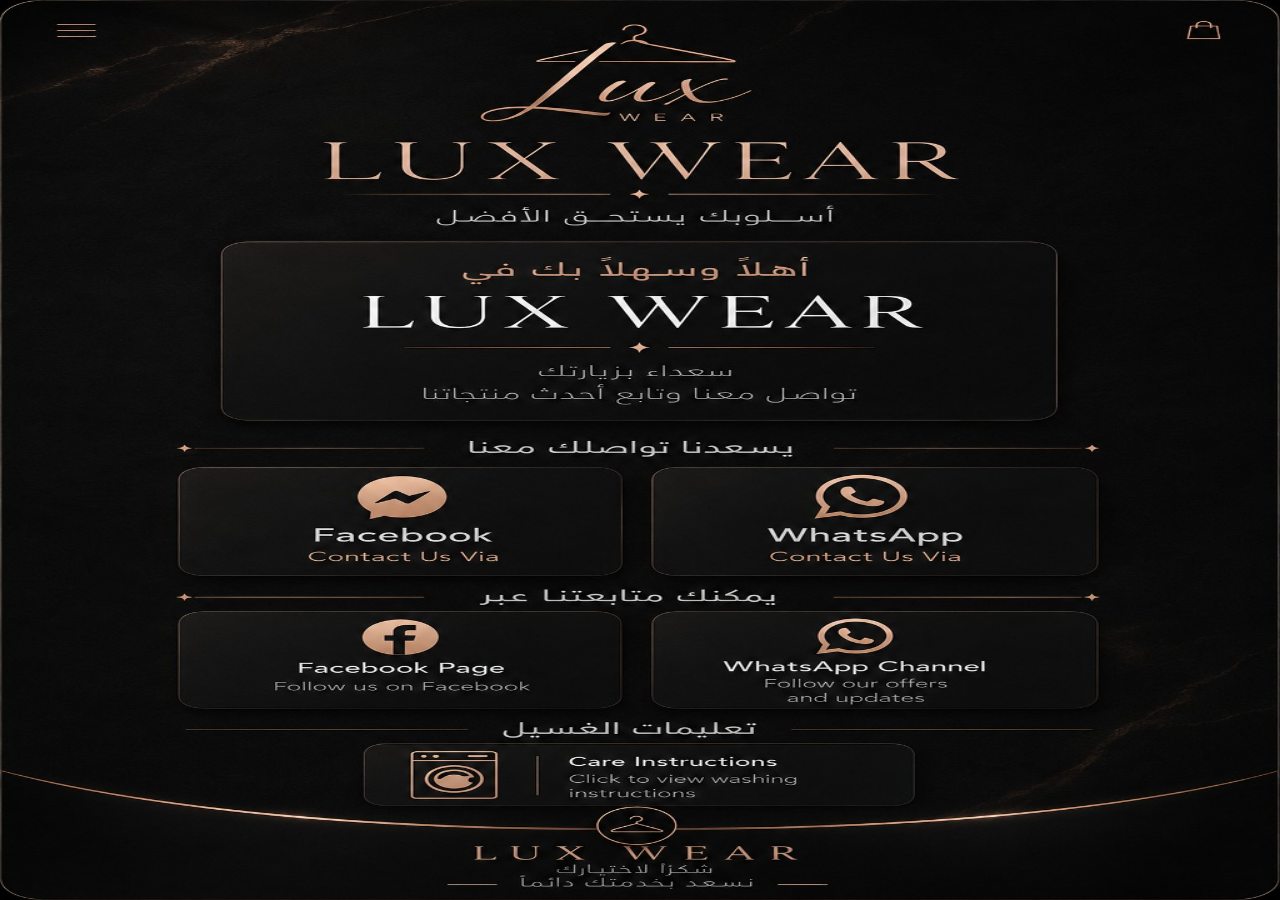
==== index.html @ 75d18bbe "Update index.html" ====
<!DOCTYPE html>
<html lang="ar" dir="rtl">
<head>
  <meta charset="UTF-8">
  <meta name="viewport" content="width=device-width, initial-scale=1.0, viewport-fit=cover">
  <meta name="theme-color" content="#0b0b0b">
  <title>Lux Wear</title>

  <style>
    * {
      box-sizing: border-box;
    }

    html, body {
      margin: 0;
      padding: 0;
      background: #0b0b0b;
      width: 100%;
      height: 100%;
      overflow: hidden;
    }

    .page {
      position: relative;

      /* التعديل الأساسي */
      width: 100vw;
      height: 100dvh;

      margin: 0;
      line-height: 0;
      overflow: hidden;
    }

    .design {
      display: block;

      /* الصورة تملأ الشاشة بالكامل */
      width: 100%;
      height: 100%;

      /* يظهر التصميم بالكامل من فوق لتحت */
      object-fit: fill;

      user-select: none;
      -webkit-user-drag: none;
    }

    .hotspot {
      position: absolute;
      display: block;
      z-index: 5;
      border-radius: 22px;
      -webkit-tap-highlight-color: transparent;
      cursor: pointer;
    }

    .hotspot:focus-visible {
      outline: 2px solid #e7b99e;
      outline-offset: 3px;
    }

    /* Coordinates are percentages of the supplied 1024x1536 design. */
    .messenger {
      left: 14%;
      top: 51.8%;
      width: 35%;
      height: 11.8%;
    }

    .whatsapp {
      left: 50.8%;
      top: 51.8%;
      width: 35%;
      height: 11.8%;
    }

    .facebook {
      left: 14%;
      top: 67.7%;
      width: 35%;
      height: 11.3%;
    }

    .channel {
      left: 50.8%;
      top: 67.7%;
      width: 35%;
      height: 11.3%;
    }

    .washing {
      left: 28%;
      top: 82.1%;
      width: 44%;
      height: 7.0%;
    }

    /*
      الشاشات الكبيرة
      التصميم يملأ مساحة الشاشة بالكامل
    */
    @media (min-width: 1025px) {
      body {
        padding: 0;
      }

      .page {
        border-radius: 0;
        box-shadow: none;
      }
    }
  </style>
</head>

<body>

  <main class="page" aria-label="Lux Wear">

    <img
      class="design"
      src="home-design.jpg"
      alt="Lux Wear"
    >

    <a
      class="hotspot messenger"
      href="https://m.me/106213022436745"
      aria-label="التواصل مع Lux Wear عبر رسائل فيسبوك">
    </a>

    <a
      class="hotspot whatsapp"
      href="https://wa.me/201156857736"
      target="_blank"
      rel="noopener"
      aria-label="التواصل مع Lux Wear عبر واتساب">
    </a>

    <a
      class="hotspot facebook"
      href="https://www.facebook.com/share/1FHANBXvYw/"
      target="_blank"
      rel="noopener"
      aria-label="متابعة صفحة Lux Wear على فيسبوك">
    </a>

    <a
      class="hotspot channel"
      href="https://whatsapp.com/channel/0029VbCXzKy2ZjCiD5hnA72Y"
      target="_blank"
      rel="noopener"
      aria-label="متابعة قناة Lux Wear على واتساب">
    </a>

    <a
      class="hotspot washing"
      href="washing.html"
      aria-label="فتح تعليمات الغسيل">
    </a>

  </main>

</body>
</html>
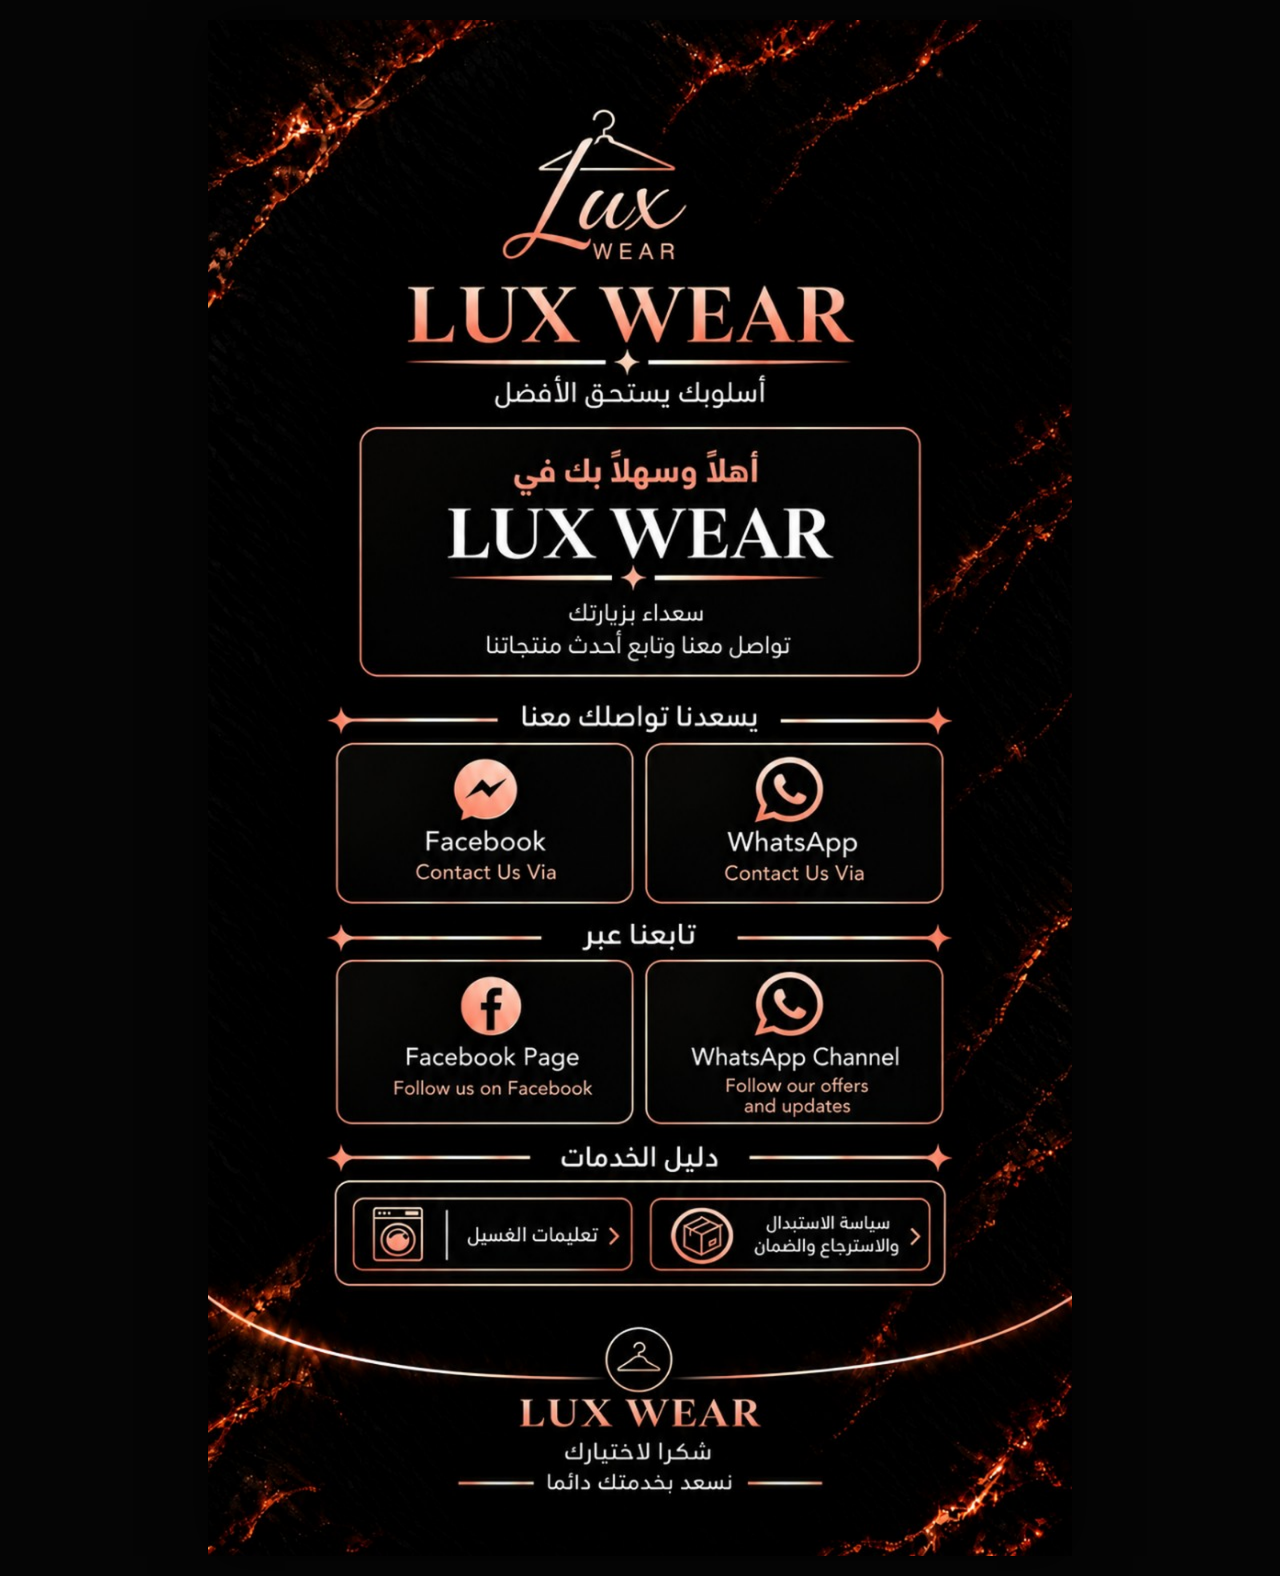
==== commit 82d4e6ea: "Add files via upload" ====
--- a/index.html
+++ b/index.html
@@ -1,165 +1,23 @@
-<!DOCTYPE html>
+<!doctype html>
 <html lang="ar" dir="rtl">
 <head>
-  <meta charset="UTF-8">
-  <meta name="viewport" content="width=device-width, initial-scale=1.0, viewport-fit=cover">
-  <meta name="theme-color" content="#0b0b0b">
-  <title>Lux Wear</title>
+  <meta charset="utf-8" />
+  <meta name="viewport" content="width=device-width, initial-scale=1, viewport-fit=cover" />
+  <meta name="theme-color" content="#050505" />
+  <title>LUX WEAR</title>
+  <link rel="preload" href="./home.png" as="image" />
+  <link rel="stylesheet" href="./styles.css" />
+</head>
+<body>
+  <main class="page" aria-label="LUX WEAR">
+    <img src="./home.png" alt="صفحة LUX WEAR الرئيسية" draggable="false" />
 
-  <style>
-    * {
-      box-sizing: border-box;
-    }
-
-    html, body {
-      margin: 0;
-      padding: 0;
-      background: #0b0b0b;
-      width: 100%;
-      height: 100%;
-      overflow: hidden;
-    }
-
-    .page {
-      position: relative;
-
-      /* التعديل الأساسي */
-      width: 100vw;
-      height: 100dvh;
-
-      margin: 0;
-      line-height: 0;
-      overflow: hidden;
-    }
-
-    .design {
-      display: block;
-
-      /* الصورة تملأ الشاشة بالكامل */
-      width: 100%;
-      height: 100%;
-
-      /* يظهر التصميم بالكامل من فوق لتحت */
-      object-fit: fill;
-
-      user-select: none;
-      -webkit-user-drag: none;
-    }
-
-    .hotspot {
-      position: absolute;
-      display: block;
-      z-index: 5;
-      border-radius: 22px;
-      -webkit-tap-highlight-color: transparent;
-      cursor: pointer;
-    }
-
-    .hotspot:focus-visible {
-      outline: 2px solid #e7b99e;
-      outline-offset: 3px;
-    }
-
-    /* Coordinates are percentages of the supplied 1024x1536 design. */
-    .messenger {
-      left: 14%;
-      top: 51.8%;
-      width: 35%;
-      height: 11.8%;
-    }
-
-    .whatsapp {
-      left: 50.8%;
-      top: 51.8%;
-      width: 35%;
-      height: 11.8%;
-    }
-
-    .facebook {
-      left: 14%;
-      top: 67.7%;
-      width: 35%;
-      height: 11.3%;
-    }
-
-    .channel {
-      left: 50.8%;
-      top: 67.7%;
-      width: 35%;
-      height: 11.3%;
-    }
-
-    .washing {
-      left: 28%;
-      top: 82.1%;
-      width: 44%;
-      height: 7.0%;
-    }
-
-    /*
-      الشاشات الكبيرة
-      التصميم يملأ مساحة الشاشة بالكامل
-    */
-    @media (min-width: 1025px) {
-      body {
-        padding: 0;
-      }
-
-      .page {
-        border-radius: 0;
-        box-shadow: none;
-      }
-    }
-  </style>
-</head>
-
-<body>
-
-  <main class="page" aria-label="Lux Wear">
-
-    <img
-      class="design"
-      src="home-design.jpg"
-      alt="Lux Wear"
-    >
-
-    <a
-      class="hotspot messenger"
-      href="https://m.me/106213022436745"
-      aria-label="التواصل مع Lux Wear عبر رسائل فيسبوك">
-    </a>
-
-    <a
-      class="hotspot whatsapp"
-      href="https://wa.me/201156857736"
-      target="_blank"
-      rel="noopener"
-      aria-label="التواصل مع Lux Wear عبر واتساب">
-    </a>
-
-    <a
-      class="hotspot facebook"
-      href="https://www.facebook.com/share/1FHANBXvYw/"
-      target="_blank"
-      rel="noopener"
-      aria-label="متابعة صفحة Lux Wear على فيسبوك">
-    </a>
-
-    <a
-      class="hotspot channel"
-      href="https://whatsapp.com/channel/0029VbCXzKy2ZjCiD5hnA72Y"
-      target="_blank"
-      rel="noopener"
-      aria-label="متابعة قناة Lux Wear على واتساب">
-    </a>
-
-    <a
-      class="hotspot washing"
-      href="washing.html"
-      aria-label="فتح تعليمات الغسيل">
-    </a>
-
+    <a class="hotspot fb-contact" href="https://m.me/106213022436745" aria-label="تواصل معنا عبر فيسبوك"></a>
+    <a class="hotspot wa-contact" href="https://wa.me/201156857736" aria-label="تواصل معنا عبر واتساب"></a>
+    <a class="hotspot fb-page" href="https://www.facebook.com/share/1FHANBXvYw/" aria-label="صفحة فيسبوك"></a>
+    <a class="hotspot wa-channel" href="https://whatsapp.com/channel/0029VbCXzKy2ZjCiD5hnA72Y" aria-label="قناة واتساب"></a>
+    <a class="hotspot washing" href="./washing.html" aria-label="تعليمات الغسيل"></a>
+    <a class="hotspot policy" href="./policy.html" aria-label="سياسة الاستبدال والاسترجاع والضمان"></a>
   </main>
-
 </body>
 </html>
--- a/styles.css
+++ b/styles.css
@@ -0,0 +1,58 @@
+:root {
+  color-scheme: dark;
+}
+* { box-sizing: border-box; }
+html, body {
+  margin: 0;
+  min-height: 100%;
+  background: #050505;
+  font-family: Arial, Helvetica, sans-serif;
+}
+body {
+  display: flex;
+  justify-content: center;
+}
+.page {
+  position: relative;
+  width: 100%;
+  max-width: 864px;
+  line-height: 0;
+  background: #000;
+}
+.page > img {
+  display: block;
+  width: 100%;
+  height: auto;
+  user-select: none;
+  -webkit-user-drag: none;
+}
+.hotspot {
+  position: absolute;
+  display: block;
+  z-index: 5;
+  border: 0;
+  background: transparent;
+  color: transparent;
+  text-decoration: none;
+  cursor: pointer;
+  -webkit-tap-highlight-color: transparent;
+  touch-action: manipulation;
+}
+.hotspot:focus-visible {
+  outline: 2px solid #f1a58f;
+  outline-offset: -3px;
+  border-radius: 12px;
+}
+/* Home */
+.fb-contact { left: 14.2%; top: 47.1%; width: 35.5%; height: 10.5%; }
+.wa-contact { left: 50.8%; top: 47.1%; width: 34.7%; height: 10.5%; }
+.fb-page    { left: 14.2%; top: 60.8%; width: 35.5%; height: 11.2%; }
+.wa-channel { left: 50.8%; top: 60.8%; width: 34.7%; height: 11.2%; }
+.washing    { left: 16.4%; top: 75.7%; width: 33.8%; height: 5.9%; }
+.policy     { left: 50.8%; top: 75.7%; width: 34.7%; height: 5.9%; }
+/* Inner pages */
+.back { left: 2.2%; top: 1.0%; width: 10.8%; height: 6.8%; }
+@media (min-width: 865px) {
+  body { padding: 20px 0; }
+  .page { box-shadow: 0 0 50px rgba(0,0,0,.7); }
+}
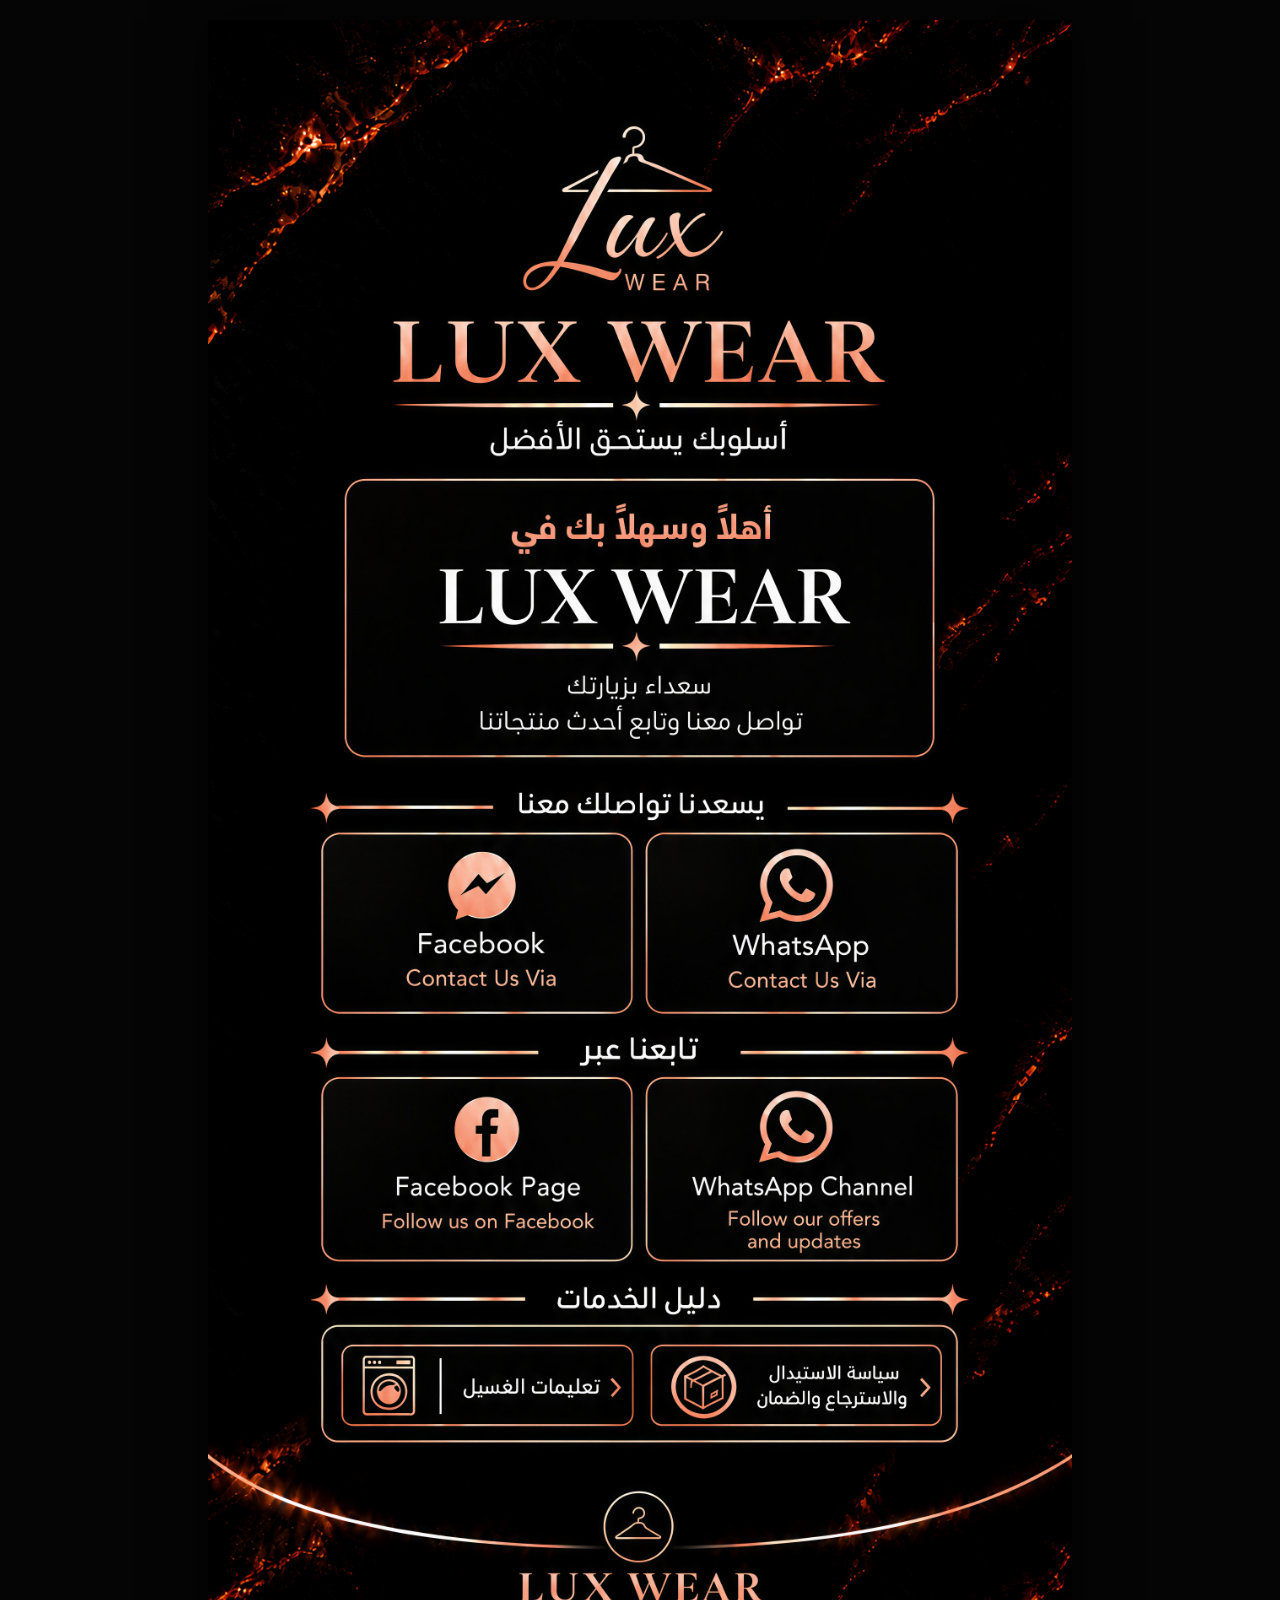
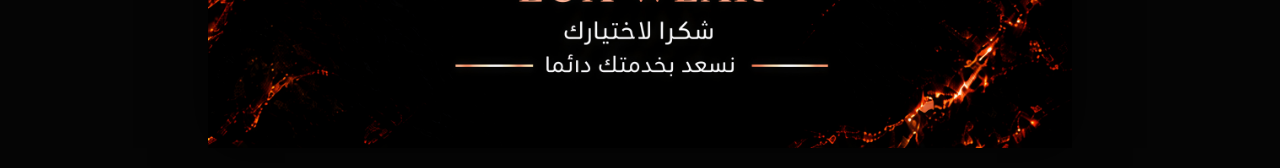
==== commit f8511484: "index.html" ====
--- a/index.html
+++ b/index.html
@@ -1,3 +1,4 @@
+
 <!doctype html>
 <html lang="ar" dir="rtl">
 <head>
@@ -5,12 +6,12 @@
   <meta name="viewport" content="width=device-width, initial-scale=1, viewport-fit=cover" />
   <meta name="theme-color" content="#050505" />
   <title>LUX WEAR</title>
-  <link rel="preload" href="./home.png" as="image" />
+  <link rel="preload" href="./lux_wear_welcome_4k.png" as="image" />
   <link rel="stylesheet" href="./styles.css" />
 </head>
 <body>
   <main class="page" aria-label="LUX WEAR">
-    <img src="./home.png" alt="صفحة LUX WEAR الرئيسية" draggable="false" />
+    <img src="./lux_wear_welcome_4k.png" alt="صفحة LUX WEAR الرئيسية" draggable="false" />
 
     <a class="hotspot fb-contact" href="https://m.me/106213022436745" aria-label="تواصل معنا عبر فيسبوك"></a>
     <a class="hotspot wa-contact" href="https://wa.me/201156857736" aria-label="تواصل معنا عبر واتساب"></a>
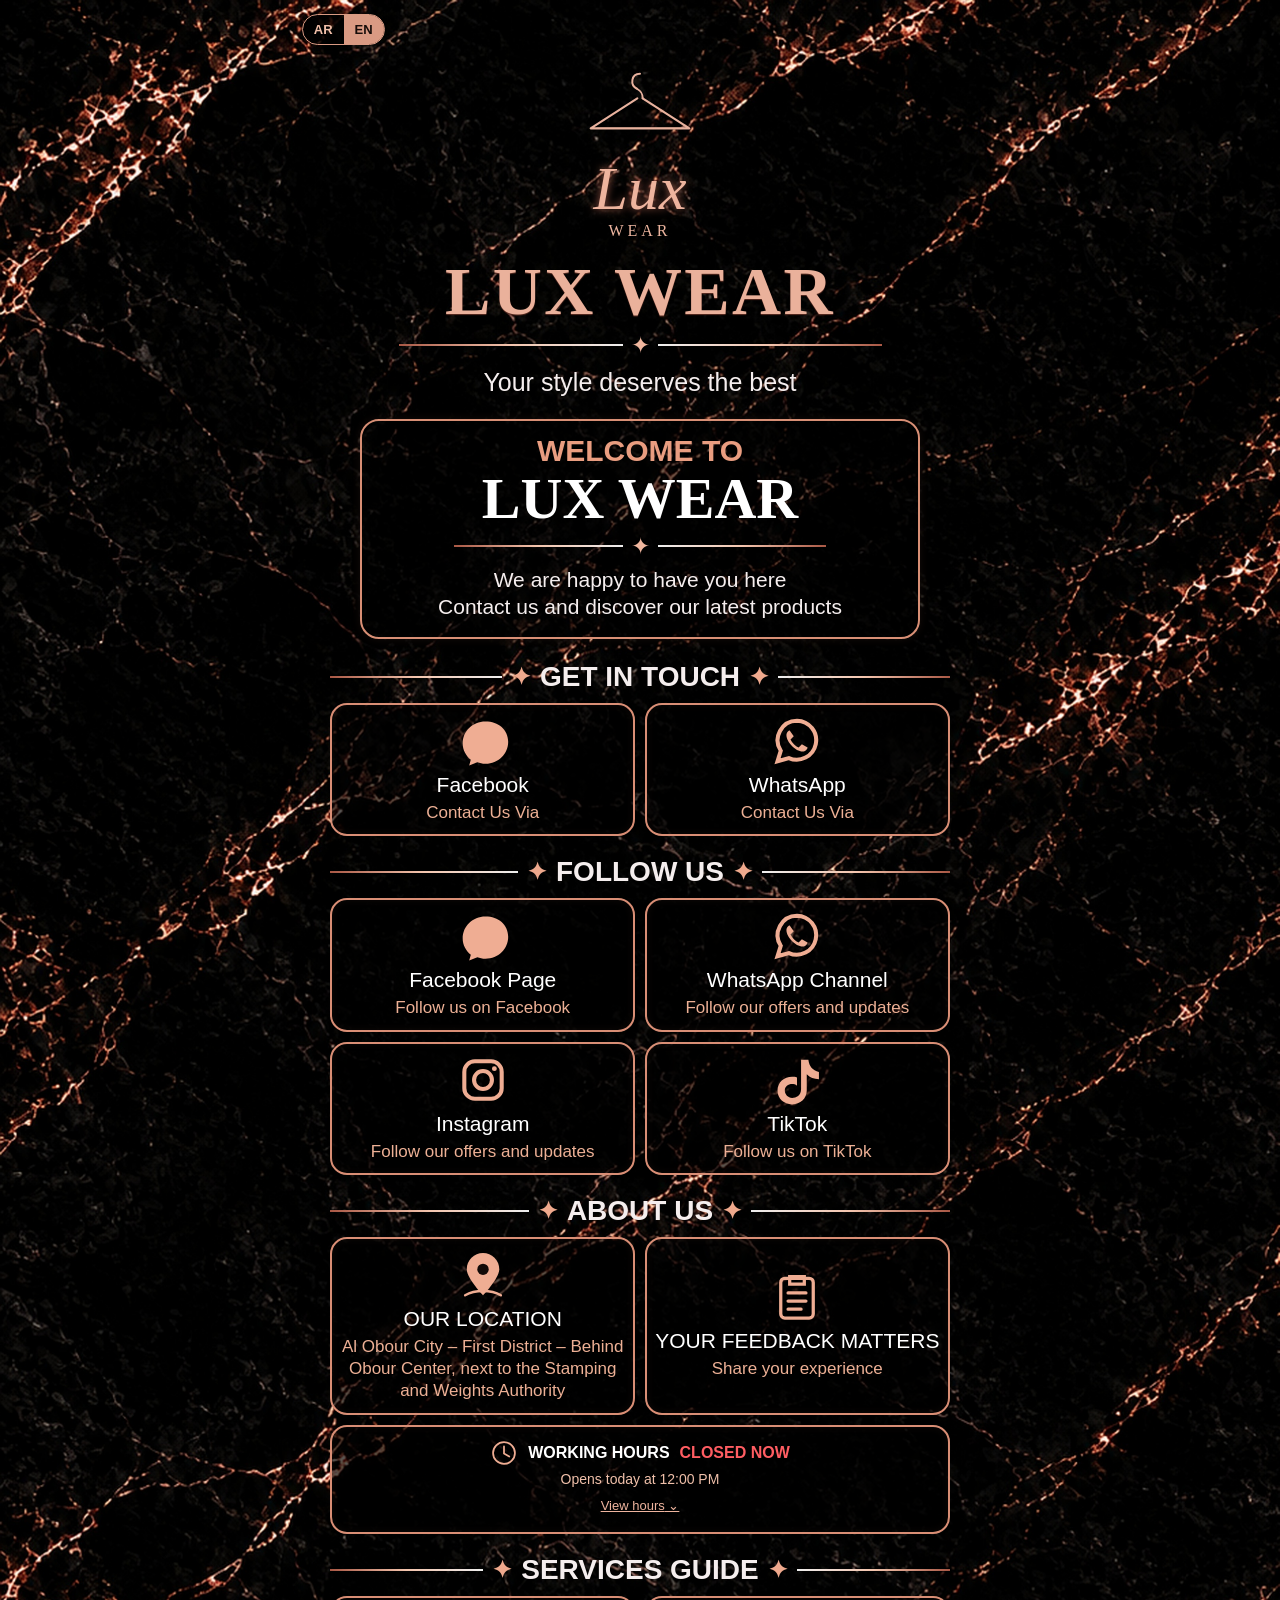
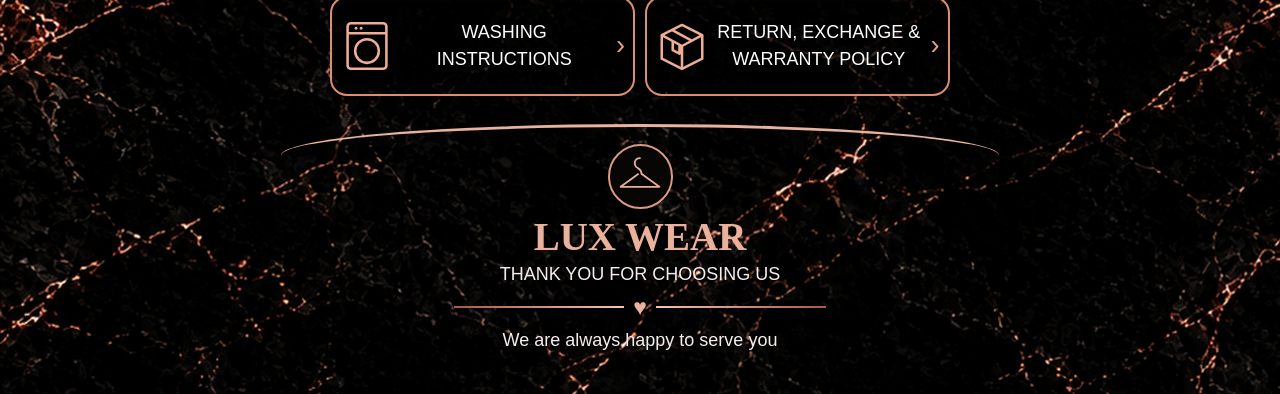
==== commit ee8cec06: "Add files via upload" ====
--- a/index.html
+++ b/index.html
@@ -1,24 +1,72 @@
-
 <!doctype html>
 <html lang="ar" dir="rtl">
 <head>
-  <meta charset="utf-8" />
-  <meta name="viewport" content="width=device-width, initial-scale=1, viewport-fit=cover" />
-  <meta name="theme-color" content="#050505" />
-  <title>LUX WEAR</title>
-  <link rel="preload" href="./lux_wear_welcome_4k.png" as="image" />
-  <link rel="stylesheet" href="./styles.css" />
+<meta charset="utf-8"><meta name="viewport" content="width=device-width,initial-scale=1">
+<meta name="theme-color" content="#080605"><meta name="description" content="LUX WEAR - اسلوبك يستحق الافضل">
+<title>LUX WEAR | اسلوبك يستحق الافضل</title>
+<style>*{box-sizing:border-box}html{background:#050505;scroll-behavior:smooth}body{margin:0;color:#f5eeee;background:#050505 url("background.jpg") center top/cover fixed no-repeat;font-family:Tahoma,Arial,sans-serif}.page{width:min(100%,760px);margin:auto;padding:16px 5.5% 38px;position:relative}.lang-switch{position:absolute;top:14px;left:5.5%;z-index:5;display:flex;border:1px solid #d99a83;border-radius:30px;overflow:hidden;background:rgba(0,0,0,.75);direction:ltr}.lang-switch button{border:0;background:transparent;color:#f2c0aa;padding:7px 11px;font-weight:bold;font-size:13px;cursor:pointer}.lang-switch button.active{background:#d99a83;color:#160c09}.brand{text-align:center;padding-top:48px}.hanger{width:120px;height:104px;display:block;margin:auto}.script{font:italic 62px/0.9 Georgia,serif;color:#eeb49e;margin-top:-7px;text-shadow:0 0 9px #9d5949}.wear{font:16px Georgia,serif;letter-spacing:.25em;color:#edb59f;margin-top:5px}h1{font:700 clamp(43px,9vw,68px)/1 Georgia,serif;text-align:center;letter-spacing:.035em;color:#eab19b;margin:17px 0 7px;text-shadow:0 1px 1px #592c22}.ornament{display:flex;align-items:center;gap:8px;width:78%;margin:0 auto 9px}.ornament:before,.ornament:after,.section-heading:before,.section-heading:after{content:"";height:2px;flex:1;background:linear-gradient(90deg,#a95845,#f4c5ae,#eee)}.ornament:after,.section-heading:after{background:linear-gradient(90deg,#eee,#f4c5ae,#a95845)}.ornament span{color:#f0b69e;font-size:23px}.tagline{text-align:center;font-size:clamp(18px,4vw,25px);margin:0 0 22px}.welcome{border:2px solid #d88f75;border-radius:19px;background:rgba(0,0,0,.57);text-align:center;padding:13px 12px 15px;margin:0 auto 22px;max-width:560px;box-shadow:0 0 8px #9c584522}.welcome-kicker{color:#e99d80;font-weight:bold;font-size:clamp(21px,4.5vw,30px);margin:0 0 2px}.welcome-name{font:700 clamp(39px,8vw,58px)/1 Georgia,serif;margin:0;color:#fff}.welcome .ornament{margin:5px auto 8px;width:70%}.welcome-sub,.welcome-text{font-size:clamp(16px,3.5vw,21px);margin:3px 0}.section{margin:20px 0 0}.section-heading{display:flex;align-items:center;gap:9px;text-align:center;font-size:clamp(20px,4.5vw,28px);margin:0 0 10px;white-space:nowrap}.section-heading:before,.section-heading:after{background:linear-gradient(90deg,#a95845,#f4c5ae,#eee);}.section-heading:after{background:linear-gradient(90deg,#eee,#f4c5ae,#a95845)}.section-heading .spark{color:#efa98d;font-size:24px}.cards{display:grid;grid-template-columns:repeat(2,minmax(0,1fr));gap:10px}.tile{min-width:0;min-height:132px;border:2px solid #d98e75;border-radius:17px;background:rgba(0,0,0,.65);color:#fff;text-decoration:none;display:flex;flex-direction:column;align-items:center;justify-content:center;text-align:center;padding:10px 8px;gap:4px;box-shadow:inset 0 0 8px #d88e7510;transition:background .18s,border-color .18s}.tile:active,.tile:hover{background:rgba(42,20,16,.8);border-color:#f0c0a8}.tile svg{width:52px;height:52px;color:#efad93;flex:none}.tile-title{font-size:clamp(16px,3.4vw,21px);line-height:1.3}.tile-sub{color:#edb095;font-size:clamp(13px,2.8vw,17px);line-height:1.3}.about-grid .tile{min-height:124px}.about-grid .location-tile{grid-column:span 1}.about-grid .hours-tile{grid-column:1/-1;min-height:unset;align-items:stretch;padding:12px 16px}.hours-top{display:flex;align-items:center;justify-content:center;gap:10px;flex-wrap:wrap}.hours-top svg{width:28px;height:28px}.status{font-weight:bold}.status.open{color:#42d17c}.status.closed{color:#ff5d62}.hours-detail{font-size:14px;color:#f0c0aa}.hours-toggle{background:none;border:0;color:#eeb49e;text-decoration:underline;font:inherit;font-size:13px;padding:7px;cursor:pointer}.weekly-hours{width:100%;margin-top:8px;border-top:1px solid #bd7b66;padding-top:6px}.weekly-hours[hidden]{display:none}.hours-row{display:flex;justify-content:space-between;gap:8px;padding:5px 0;font-size:14px;border-bottom:1px solid #ffffff18}.service-tile{min-height:100px;flex-direction:row;gap:10px;justify-content:space-between}.service-tile svg{width:54px;height:54px}.service-copy{display:flex;flex:1;align-items:center;justify-content:center;gap:8px}.service-copy span{font-size:clamp(14px,3vw,18px);line-height:1.45}.chevron{font-size:27px;color:#eaa187}.footer{text-align:center;margin:28px 0 0;padding-top:20px;position:relative}.footer:before{content:"";position:absolute;top:0;left:-8%;right:-8%;height:60px;border-top:3px solid #e7b39d;border-radius:50% 50% 0 0;pointer-events:none}.footer-emblem{width:65px;height:65px;border:2px solid #d99a83;border-radius:50%;display:grid;place-items:center;margin:0 auto 5px;background:#080605}.footer-emblem svg{width:46px;height:46px}.footer-name{font:700 39px Georgia,serif;color:#eab19b;margin:5px 0}.footer p{margin:5px 0;font-size:18px}.footer .footer-rule{display:flex;align-items:center;gap:9px;width:60%;margin:9px auto}.footer-rule:before,.footer-rule:after{content:"";height:2px;flex:1;background:linear-gradient(90deg,#a95845,#f4c5ae)}.footer-rule:after{background:linear-gradient(90deg,#f4c5ae,#a95845)}.footer-rule span{color:#edb49d;font-size:23px}.content-card{border:2px solid #d98e75;border-radius:20px;background:rgba(0,0,0,.6);padding:17px 16px;margin:16px 0 22px}.content-card h2{color:#eab19b;font-size:clamp(22px,4.5vw,31px);margin:0 0 10px}.content-row{display:flex;align-items:center;gap:12px;padding:12px 0;border-top:1px solid #bb775f}.number{width:36px;height:40px;border:2px solid #d99a83;border-radius:8px;display:grid;place-items:center;color:#edb49d;font-size:22px;flex:none}.content-row p{margin:0;font-size:clamp(16px,3.5vw,20px);line-height:1.7}.back-home{display:inline-flex;align-items:center;gap:9px;border:1.5px solid #d99a83;border-radius:30px;padding:10px 20px;color:#f0c0aa;text-decoration:none;margin:4px auto 12px}.center{text-align:center}.is-en .section-heading{direction:ltr}.is-en .tile,.is-en .content-card{text-align:center}.is-en .content-row{direction:ltr}.is-en .service-tile{direction:ltr}.is-en .hours-row{direction:ltr}@media(max-width:390px){.page{padding-left:4.5%;padding-right:4.5%}.tile{min-height:120px;padding:8px 5px}.tile svg{width:45px;height:45px}.service-tile{min-height:94px}.hours-row{font-size:12px}.brand{padding-top:54px}}</style>
+<script src="shared.js" defer></script>
 </head>
 <body>
-  <main class="page" aria-label="LUX WEAR">
-    <img src="./lux_wear_welcome_4k.png" alt="صفحة LUX WEAR الرئيسية" draggable="false" />
+<main class="page">
+  <div class="lang-switch" aria-label="Language"><button type="button" data-lang="ar">AR</button><button type="button" data-lang="en">EN</button></div>
+  <header class="brand"><svg class="hanger" viewBox="0 0 180 145" fill="none" aria-hidden="true"><path d="M90 9c-13 0-16 17-4 23 7 4 8 8 8 14" stroke="#e9b29e" stroke-width="3" stroke-linecap="round"/><path d="M94 46 164 91H16L86 46" stroke="#e9b29e" stroke-width="3.2" stroke-linecap="round" stroke-linejoin="round"/><path d="M25 91h130" stroke="#e9b29e" stroke-width="2"/></svg><div class="script">Lux</div><div class="wear">WEAR</div></header>
+  <h1>LUX WEAR</h1><div class="ornament"><span>✦</span></div>
+  <p class="tagline" data-i18n="brandTag">اسلوبك يستحق الافضل</p>
+  <section class="welcome">
+    <p class="welcome-kicker" data-i18n="welcome">أهلاً وسهلاً بك في</p>
+    <h2 class="welcome-name">LUX WEAR</h2>
+    <div class="ornament"><span>✦</span></div>
+    <p class="welcome-sub" data-i18n="welcomeSub">سعداء بزيارتك</p>
+    <p class="welcome-text" data-i18n="welcomeText">تواصل معنا وتابع أحدث منتجاتنا</p>
+  </section>
 
-    <a class="hotspot fb-contact" href="https://m.me/106213022436745" aria-label="تواصل معنا عبر فيسبوك"></a>
-    <a class="hotspot wa-contact" href="https://wa.me/201156857736" aria-label="تواصل معنا عبر واتساب"></a>
-    <a class="hotspot fb-page" href="https://www.facebook.com/share/1FHANBXvYw/" aria-label="صفحة فيسبوك"></a>
-    <a class="hotspot wa-channel" href="https://whatsapp.com/channel/0029VbCXzKy2ZjCiD5hnA72Y" aria-label="قناة واتساب"></a>
-    <a class="hotspot washing" href="./washing.html" aria-label="تعليمات الغسيل"></a>
-    <a class="hotspot policy" href="./policy.html" aria-label="سياسة الاستبدال والاسترجاع والضمان"></a>
-  </main>
-</body>
-</html>
+  <section class="section">
+    <h2 class="section-heading"><span class="spark">✦</span><span data-i18n="contact">يسعدنا تواصلك معنا</span><span class="spark">✦</span></h2>
+    <div class="cards">
+      <a class="tile" href="https://m.me/106213022436745" target="_blank" rel="noopener noreferrer"><svg viewBox="0 0 64 64" fill="currentColor"><path d="M35 8C19 8 7 20 7 35c0 8 4 15 10 20l-2 7 10-4c3 1 6 2 10 2 16 0 28-12 28-27S51 8 35 8Zm4 15h7v-9h-8c-9 0-13 5-13 13v5h-7v9h7v16h10V41h9l2-9H35v-4c0-4 1-5 4-5Z"/></svg><span class="tile-title">Facebook</span><span class="tile-sub" data-i18n="contactVia">Contact Us Via</span></a>
+      <a class="tile" href="https://wa.me/201156857736" target="_blank" rel="noopener noreferrer"><svg viewBox="0 0 64 64" fill="none"><path d="M32 7a24 24 0 0 0-20 37L8 57l14-4A24 24 0 1 0 32 7Z" stroke="currentColor" stroke-width="5"/><path d="M23 19c-2 0-4 3-4 6 0 8 11 20 20 20 3 0 6-3 6-5l-7-4-4 4c-4-2-8-6-10-10l4-4-5-7Z" fill="currentColor"/></svg><span class="tile-title">WhatsApp</span><span class="tile-sub" data-i18n="contactVia">Contact Us Via</span></a>
+    </div>
+  </section>
+
+  <section class="section">
+    <h2 class="section-heading"><span class="spark">✦</span><span data-i18n="follow">تابعنا عبر</span><span class="spark">✦</span></h2>
+    <div class="cards">
+      <a class="tile" href="https://www.facebook.com/share/1FHANBXvYw/" target="_blank" rel="noopener noreferrer"><svg viewBox="0 0 64 64" fill="currentColor"><path d="M35 8C19 8 7 20 7 35c0 8 4 15 10 20l-2 7 10-4c3 1 6 2 10 2 16 0 28-12 28-27S51 8 35 8Zm4 15h7v-9h-8c-9 0-13 5-13 13v5h-7v9h7v16h10V41h9l2-9H35v-4c0-4 1-5 4-5Z"/></svg><span class="tile-title" data-i18n="facebookPage">Facebook Page</span><span class="tile-sub" data-i18n="followFacebook">Follow us on Facebook</span></a>
+      <a class="tile" href="https://whatsapp.com/channel/0029VbCXzKy2ZjCiD5hnA72Y" target="_blank" rel="noopener noreferrer"><svg viewBox="0 0 64 64" fill="none"><path d="M32 7a24 24 0 0 0-20 37L8 57l14-4A24 24 0 1 0 32 7Z" stroke="currentColor" stroke-width="5"/><path d="M23 19c-2 0-4 3-4 6 0 8 11 20 20 20 3 0 6-3 6-5l-7-4-4 4c-4-2-8-6-10-10l4-4-5-7Z" fill="currentColor"/></svg><span class="tile-title" data-i18n="whatsappChannel">WhatsApp Channel</span><span class="tile-sub" data-i18n="followOffers">Follow our offers and updates</span></a>
+      <a class="tile" href="https://www.instagram.com/lux_wear.eg1?lqvp=NHpyMnRqeDh5ODE4" target="_blank" rel="noopener noreferrer"><svg viewBox="0 0 64 64" fill="none"><rect x="9" y="9" width="46" height="46" rx="13" stroke="currentColor" stroke-width="5"/><circle cx="32" cy="32" r="11" stroke="currentColor" stroke-width="5"/><circle cx="46" cy="18" r="3" fill="currentColor"/></svg><span class="tile-title" data-i18n="instagram">Instagram Channel</span><span class="tile-sub" data-i18n="followOffers">Follow our offers and updates</span></a>
+      <a class="tile" href="https://www.tiktok.com/@lux_wear.eg1" target="_blank" rel="noopener noreferrer"><svg viewBox="0 0 64 64" fill="currentColor"><path d="M37 7h9c1 8 5 13 13 15v9c-6 0-11-2-15-6v20c0 10-8 17-18 17S8 55 8 45s8-17 18-17c2 0 4 0 6 1v10c-2-2-4-2-6-2-5 0-9 3-9 8s4 9 9 9 11-3 11-11V7Z"/></svg><span class="tile-title" data-i18n="tiktok">TikTok Channel</span><span class="tile-sub" data-i18n="followTikTok">Follow us on TikTok</span></a>
+    </div>
+  </section>
+
+  <section class="section">
+    <h2 class="section-heading"><span class="spark">✦</span><span data-i18n="about">معلومات عنا</span><span class="spark">✦</span></h2>
+    <div class="cards about-grid">
+      <a class="tile location-tile" href="https://maps.app.goo.gl/vu7XfBA66g8XpymL8" target="_blank" rel="noopener noreferrer"><svg viewBox="0 0 64 64" fill="none"><path d="M32 57S12 36 12 25a20 20 0 1 1 40 0C52 36 32 57 32 57Z" fill="currentColor"/><circle cx="32" cy="25" r="7" fill="#120a08"/><path d="M10 57c12-7 32-7 44 0" stroke="currentColor" stroke-width="3" stroke-linecap="round"/></svg><span class="tile-title" data-i18n="location">موقعنا على الخريطة</span><span class="tile-sub" data-i18n="address">مدينة العبور - الحي الأول - خلف سنتر العبور بجوار مصلحة الدمغة والموازين</span></a>
+      <a class="tile" href="https://saadm6417-ai.github.io/LUX-WEAR-REVIEWS/" target="_blank" rel="noopener noreferrer"><svg viewBox="0 0 64 64" fill="none"><rect x="12" y="9" width="40" height="49" rx="5" stroke="currentColor" stroke-width="4"/><path d="M23 7h18v9H23zM21 27h22M21 37h22M21 47h16" stroke="currentColor" stroke-width="4" stroke-linecap="round"/></svg><span class="tile-title" data-i18n="review">تقييمك يهمنا</span><span class="tile-sub" data-i18n="reviewHint">شاركنا رأيك</span></a>
+      <div class="tile hours-tile">
+        <div class="hours-top"><svg viewBox="0 0 64 64" fill="none"><circle cx="32" cy="32" r="25" stroke="currentColor" stroke-width="4"/><path d="M32 17v16l12 7" stroke="currentColor" stroke-width="4" stroke-linecap="round"/></svg><strong data-i18n="hours">مواعيد العمل</strong><span id="live-status" class="status">...</span></div>
+        <div class="hours-detail" id="live-detail" aria-live="polite"></div>
+        <button class="hours-toggle" id="hours-toggle" type="button" aria-expanded="false"><span data-i18n="showHours">عرض المواعيد</span> ⌄</button>
+        <div class="weekly-hours" id="weekly-hours" hidden></div>
+      </div>
+    </div>
+  </section>
+
+  <section class="section">
+    <h2 class="section-heading"><span class="spark">✦</span><span data-i18n="services">دليل الخدمات</span><span class="spark">✦</span></h2>
+    <div class="cards">
+      <a class="tile service-tile" href="washing.html"><div class="service-copy"><svg viewBox="0 0 64 64" fill="none"><rect x="9" y="5" width="46" height="54" rx="4" stroke="currentColor" stroke-width="3"/><path d="M9 17h46" stroke="currentColor" stroke-width="3"/><circle cx="32" cy="38" r="14" stroke="currentColor" stroke-width="3"/><circle cx="19" cy="11" r="1.7" fill="currentColor"/><circle cx="25" cy="11" r="1.7" fill="currentColor"/></svg><span data-i18n="washing">تعليمات الغسيل</span></div><span class="chevron">›</span></a>
+      <a class="tile service-tile" href="policy.html"><div class="service-copy"><svg viewBox="0 0 64 64" fill="none"><path d="m8 19 24-12 24 12v28L32 59 8 47V19Z" stroke="currentColor" stroke-width="3" stroke-linejoin="round"/><path d="m8 19 24 13 24-13M32 32v27M20 13l24 13M21 27v10l8 4v-10" stroke="currentColor" stroke-width="3" stroke-linejoin="round"/></svg><span data-i18n="policy">سياسة الاستبدال والاسترجاع والضمان</span></div><span class="chevron">›</span></a>
+    </div>
+  </section>
+
+  <footer class="footer">
+    <div class="footer-emblem"><svg viewBox="0 0 64 64" fill="none"><path d="M32 7c-8 0-10 10-3 14 4 2 5 5 5 8" stroke="#e8b09b" stroke-width="2.5" stroke-linecap="round"/><path d="M34 29 59 47H5l25-18" stroke="#e8b09b" stroke-width="2.5" stroke-linejoin="round"/></svg></div>
+    <div class="footer-name">LUX WEAR</div>
+    <p data-i18n="thanks">شكراً لاختيارك</p>
+    <div class="footer-rule"><span>♥</span></div>
+    <p data-i18n="serviceAlways">نسعد بخدمتك دائماً</p>
+  </footer>
+</main>
+</body></html>
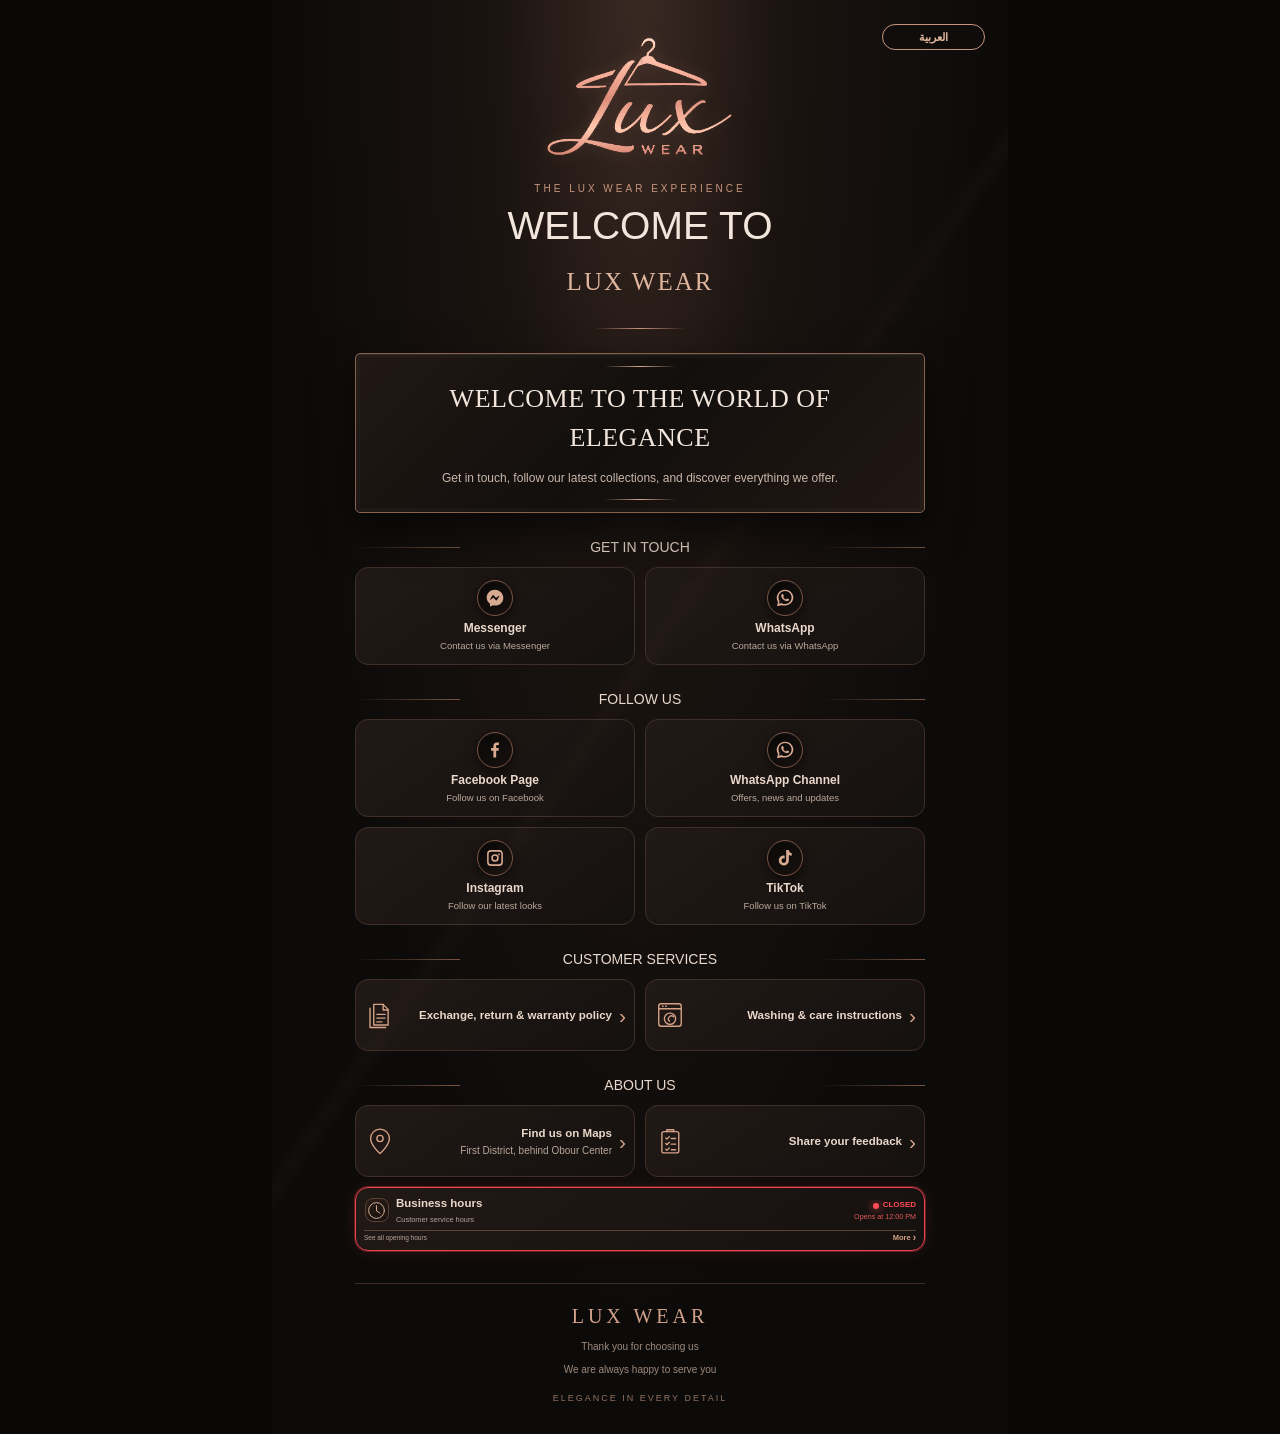
==== commit 75c8212e: "Rename Home_hours_uniform_button_text.html to index.html" ====
--- a/index.html
+++ b/index.html
@@ -1,72 +1,1281 @@
-<!doctype html>
-<html lang="ar" dir="rtl">
-<head>
-<meta charset="utf-8"><meta name="viewport" content="width=device-width,initial-scale=1">
-<meta name="theme-color" content="#080605"><meta name="description" content="LUX WEAR - اسلوبك يستحق الافضل">
-<title>LUX WEAR | اسلوبك يستحق الافضل</title>
-<style>*{box-sizing:border-box}html{background:#050505;scroll-behavior:smooth}body{margin:0;color:#f5eeee;background:#050505 url("background.jpg") center top/cover fixed no-repeat;font-family:Tahoma,Arial,sans-serif}.page{width:min(100%,760px);margin:auto;padding:16px 5.5% 38px;position:relative}.lang-switch{position:absolute;top:14px;left:5.5%;z-index:5;display:flex;border:1px solid #d99a83;border-radius:30px;overflow:hidden;background:rgba(0,0,0,.75);direction:ltr}.lang-switch button{border:0;background:transparent;color:#f2c0aa;padding:7px 11px;font-weight:bold;font-size:13px;cursor:pointer}.lang-switch button.active{background:#d99a83;color:#160c09}.brand{text-align:center;padding-top:48px}.hanger{width:120px;height:104px;display:block;margin:auto}.script{font:italic 62px/0.9 Georgia,serif;color:#eeb49e;margin-top:-7px;text-shadow:0 0 9px #9d5949}.wear{font:16px Georgia,serif;letter-spacing:.25em;color:#edb59f;margin-top:5px}h1{font:700 clamp(43px,9vw,68px)/1 Georgia,serif;text-align:center;letter-spacing:.035em;color:#eab19b;margin:17px 0 7px;text-shadow:0 1px 1px #592c22}.ornament{display:flex;align-items:center;gap:8px;width:78%;margin:0 auto 9px}.ornament:before,.ornament:after,.section-heading:before,.section-heading:after{content:"";height:2px;flex:1;background:linear-gradient(90deg,#a95845,#f4c5ae,#eee)}.ornament:after,.section-heading:after{background:linear-gradient(90deg,#eee,#f4c5ae,#a95845)}.ornament span{color:#f0b69e;font-size:23px}.tagline{text-align:center;font-size:clamp(18px,4vw,25px);margin:0 0 22px}.welcome{border:2px solid #d88f75;border-radius:19px;background:rgba(0,0,0,.57);text-align:center;padding:13px 12px 15px;margin:0 auto 22px;max-width:560px;box-shadow:0 0 8px #9c584522}.welcome-kicker{color:#e99d80;font-weight:bold;font-size:clamp(21px,4.5vw,30px);margin:0 0 2px}.welcome-name{font:700 clamp(39px,8vw,58px)/1 Georgia,serif;margin:0;color:#fff}.welcome .ornament{margin:5px auto 8px;width:70%}.welcome-sub,.welcome-text{font-size:clamp(16px,3.5vw,21px);margin:3px 0}.section{margin:20px 0 0}.section-heading{display:flex;align-items:center;gap:9px;text-align:center;font-size:clamp(20px,4.5vw,28px);margin:0 0 10px;white-space:nowrap}.section-heading:before,.section-heading:after{background:linear-gradient(90deg,#a95845,#f4c5ae,#eee);}.section-heading:after{background:linear-gradient(90deg,#eee,#f4c5ae,#a95845)}.section-heading .spark{color:#efa98d;font-size:24px}.cards{display:grid;grid-template-columns:repeat(2,minmax(0,1fr));gap:10px}.tile{min-width:0;min-height:132px;border:2px solid #d98e75;border-radius:17px;background:rgba(0,0,0,.65);color:#fff;text-decoration:none;display:flex;flex-direction:column;align-items:center;justify-content:center;text-align:center;padding:10px 8px;gap:4px;box-shadow:inset 0 0 8px #d88e7510;transition:background .18s,border-color .18s}.tile:active,.tile:hover{background:rgba(42,20,16,.8);border-color:#f0c0a8}.tile svg{width:52px;height:52px;color:#efad93;flex:none}.tile-title{font-size:clamp(16px,3.4vw,21px);line-height:1.3}.tile-sub{color:#edb095;font-size:clamp(13px,2.8vw,17px);line-height:1.3}.about-grid .tile{min-height:124px}.about-grid .location-tile{grid-column:span 1}.about-grid .hours-tile{grid-column:1/-1;min-height:unset;align-items:stretch;padding:12px 16px}.hours-top{display:flex;align-items:center;justify-content:center;gap:10px;flex-wrap:wrap}.hours-top svg{width:28px;height:28px}.status{font-weight:bold}.status.open{color:#42d17c}.status.closed{color:#ff5d62}.hours-detail{font-size:14px;color:#f0c0aa}.hours-toggle{background:none;border:0;color:#eeb49e;text-decoration:underline;font:inherit;font-size:13px;padding:7px;cursor:pointer}.weekly-hours{width:100%;margin-top:8px;border-top:1px solid #bd7b66;padding-top:6px}.weekly-hours[hidden]{display:none}.hours-row{display:flex;justify-content:space-between;gap:8px;padding:5px 0;font-size:14px;border-bottom:1px solid #ffffff18}.service-tile{min-height:100px;flex-direction:row;gap:10px;justify-content:space-between}.service-tile svg{width:54px;height:54px}.service-copy{display:flex;flex:1;align-items:center;justify-content:center;gap:8px}.service-copy span{font-size:clamp(14px,3vw,18px);line-height:1.45}.chevron{font-size:27px;color:#eaa187}.footer{text-align:center;margin:28px 0 0;padding-top:20px;position:relative}.footer:before{content:"";position:absolute;top:0;left:-8%;right:-8%;height:60px;border-top:3px solid #e7b39d;border-radius:50% 50% 0 0;pointer-events:none}.footer-emblem{width:65px;height:65px;border:2px solid #d99a83;border-radius:50%;display:grid;place-items:center;margin:0 auto 5px;background:#080605}.footer-emblem svg{width:46px;height:46px}.footer-name{font:700 39px Georgia,serif;color:#eab19b;margin:5px 0}.footer p{margin:5px 0;font-size:18px}.footer .footer-rule{display:flex;align-items:center;gap:9px;width:60%;margin:9px auto}.footer-rule:before,.footer-rule:after{content:"";height:2px;flex:1;background:linear-gradient(90deg,#a95845,#f4c5ae)}.footer-rule:after{background:linear-gradient(90deg,#f4c5ae,#a95845)}.footer-rule span{color:#edb49d;font-size:23px}.content-card{border:2px solid #d98e75;border-radius:20px;background:rgba(0,0,0,.6);padding:17px 16px;margin:16px 0 22px}.content-card h2{color:#eab19b;font-size:clamp(22px,4.5vw,31px);margin:0 0 10px}.content-row{display:flex;align-items:center;gap:12px;padding:12px 0;border-top:1px solid #bb775f}.number{width:36px;height:40px;border:2px solid #d99a83;border-radius:8px;display:grid;place-items:center;color:#edb49d;font-size:22px;flex:none}.content-row p{margin:0;font-size:clamp(16px,3.5vw,20px);line-height:1.7}.back-home{display:inline-flex;align-items:center;gap:9px;border:1.5px solid #d99a83;border-radius:30px;padding:10px 20px;color:#f0c0aa;text-decoration:none;margin:4px auto 12px}.center{text-align:center}.is-en .section-heading{direction:ltr}.is-en .tile,.is-en .content-card{text-align:center}.is-en .content-row{direction:ltr}.is-en .service-tile{direction:ltr}.is-en .hours-row{direction:ltr}@media(max-width:390px){.page{padding-left:4.5%;padding-right:4.5%}.tile{min-height:120px;padding:8px 5px}.tile svg{width:45px;height:45px}.service-tile{min-height:94px}.hours-row{font-size:12px}.brand{padding-top:54px}}</style>
-<script src="shared.js" defer></script>
-</head>
-<body>
-<main class="page">
-  <div class="lang-switch" aria-label="Language"><button type="button" data-lang="ar">AR</button><button type="button" data-lang="en">EN</button></div>
-  <header class="brand"><svg class="hanger" viewBox="0 0 180 145" fill="none" aria-hidden="true"><path d="M90 9c-13 0-16 17-4 23 7 4 8 8 8 14" stroke="#e9b29e" stroke-width="3" stroke-linecap="round"/><path d="M94 46 164 91H16L86 46" stroke="#e9b29e" stroke-width="3.2" stroke-linecap="round" stroke-linejoin="round"/><path d="M25 91h130" stroke="#e9b29e" stroke-width="2"/></svg><div class="script">Lux</div><div class="wear">WEAR</div></header>
-  <h1>LUX WEAR</h1><div class="ornament"><span>✦</span></div>
-  <p class="tagline" data-i18n="brandTag">اسلوبك يستحق الافضل</p>
-  <section class="welcome">
-    <p class="welcome-kicker" data-i18n="welcome">أهلاً وسهلاً بك في</p>
-    <h2 class="welcome-name">LUX WEAR</h2>
-    <div class="ornament"><span>✦</span></div>
-    <p class="welcome-sub" data-i18n="welcomeSub">سعداء بزيارتك</p>
-    <p class="welcome-text" data-i18n="welcomeText">تواصل معنا وتابع أحدث منتجاتنا</p>
-  </section>
-
-  <section class="section">
-    <h2 class="section-heading"><span class="spark">✦</span><span data-i18n="contact">يسعدنا تواصلك معنا</span><span class="spark">✦</span></h2>
-    <div class="cards">
-      <a class="tile" href="https://m.me/106213022436745" target="_blank" rel="noopener noreferrer"><svg viewBox="0 0 64 64" fill="currentColor"><path d="M35 8C19 8 7 20 7 35c0 8 4 15 10 20l-2 7 10-4c3 1 6 2 10 2 16 0 28-12 28-27S51 8 35 8Zm4 15h7v-9h-8c-9 0-13 5-13 13v5h-7v9h7v16h10V41h9l2-9H35v-4c0-4 1-5 4-5Z"/></svg><span class="tile-title">Facebook</span><span class="tile-sub" data-i18n="contactVia">Contact Us Via</span></a>
-      <a class="tile" href="https://wa.me/201156857736" target="_blank" rel="noopener noreferrer"><svg viewBox="0 0 64 64" fill="none"><path d="M32 7a24 24 0 0 0-20 37L8 57l14-4A24 24 0 1 0 32 7Z" stroke="currentColor" stroke-width="5"/><path d="M23 19c-2 0-4 3-4 6 0 8 11 20 20 20 3 0 6-3 6-5l-7-4-4 4c-4-2-8-6-10-10l4-4-5-7Z" fill="currentColor"/></svg><span class="tile-title">WhatsApp</span><span class="tile-sub" data-i18n="contactVia">Contact Us Via</span></a>
-    </div>
-  </section>
-
-  <section class="section">
-    <h2 class="section-heading"><span class="spark">✦</span><span data-i18n="follow">تابعنا عبر</span><span class="spark">✦</span></h2>
-    <div class="cards">
-      <a class="tile" href="https://www.facebook.com/share/1FHANBXvYw/" target="_blank" rel="noopener noreferrer"><svg viewBox="0 0 64 64" fill="currentColor"><path d="M35 8C19 8 7 20 7 35c0 8 4 15 10 20l-2 7 10-4c3 1 6 2 10 2 16 0 28-12 28-27S51 8 35 8Zm4 15h7v-9h-8c-9 0-13 5-13 13v5h-7v9h7v16h10V41h9l2-9H35v-4c0-4 1-5 4-5Z"/></svg><span class="tile-title" data-i18n="facebookPage">Facebook Page</span><span class="tile-sub" data-i18n="followFacebook">Follow us on Facebook</span></a>
-      <a class="tile" href="https://whatsapp.com/channel/0029VbCXzKy2ZjCiD5hnA72Y" target="_blank" rel="noopener noreferrer"><svg viewBox="0 0 64 64" fill="none"><path d="M32 7a24 24 0 0 0-20 37L8 57l14-4A24 24 0 1 0 32 7Z" stroke="currentColor" stroke-width="5"/><path d="M23 19c-2 0-4 3-4 6 0 8 11 20 20 20 3 0 6-3 6-5l-7-4-4 4c-4-2-8-6-10-10l4-4-5-7Z" fill="currentColor"/></svg><span class="tile-title" data-i18n="whatsappChannel">WhatsApp Channel</span><span class="tile-sub" data-i18n="followOffers">Follow our offers and updates</span></a>
-      <a class="tile" href="https://www.instagram.com/lux_wear.eg1?lqvp=NHpyMnRqeDh5ODE4" target="_blank" rel="noopener noreferrer"><svg viewBox="0 0 64 64" fill="none"><rect x="9" y="9" width="46" height="46" rx="13" stroke="currentColor" stroke-width="5"/><circle cx="32" cy="32" r="11" stroke="currentColor" stroke-width="5"/><circle cx="46" cy="18" r="3" fill="currentColor"/></svg><span class="tile-title" data-i18n="instagram">Instagram Channel</span><span class="tile-sub" data-i18n="followOffers">Follow our offers and updates</span></a>
-      <a class="tile" href="https://www.tiktok.com/@lux_wear.eg1" target="_blank" rel="noopener noreferrer"><svg viewBox="0 0 64 64" fill="currentColor"><path d="M37 7h9c1 8 5 13 13 15v9c-6 0-11-2-15-6v20c0 10-8 17-18 17S8 55 8 45s8-17 18-17c2 0 4 0 6 1v10c-2-2-4-2-6-2-5 0-9 3-9 8s4 9 9 9 11-3 11-11V7Z"/></svg><span class="tile-title" data-i18n="tiktok">TikTok Channel</span><span class="tile-sub" data-i18n="followTikTok">Follow us on TikTok</span></a>
-    </div>
-  </section>
-
-  <section class="section">
-    <h2 class="section-heading"><span class="spark">✦</span><span data-i18n="about">معلومات عنا</span><span class="spark">✦</span></h2>
-    <div class="cards about-grid">
-      <a class="tile location-tile" href="https://maps.app.goo.gl/vu7XfBA66g8XpymL8" target="_blank" rel="noopener noreferrer"><svg viewBox="0 0 64 64" fill="none"><path d="M32 57S12 36 12 25a20 20 0 1 1 40 0C52 36 32 57 32 57Z" fill="currentColor"/><circle cx="32" cy="25" r="7" fill="#120a08"/><path d="M10 57c12-7 32-7 44 0" stroke="currentColor" stroke-width="3" stroke-linecap="round"/></svg><span class="tile-title" data-i18n="location">موقعنا على الخريطة</span><span class="tile-sub" data-i18n="address">مدينة العبور - الحي الأول - خلف سنتر العبور بجوار مصلحة الدمغة والموازين</span></a>
-      <a class="tile" href="https://saadm6417-ai.github.io/LUX-WEAR-REVIEWS/" target="_blank" rel="noopener noreferrer"><svg viewBox="0 0 64 64" fill="none"><rect x="12" y="9" width="40" height="49" rx="5" stroke="currentColor" stroke-width="4"/><path d="M23 7h18v9H23zM21 27h22M21 37h22M21 47h16" stroke="currentColor" stroke-width="4" stroke-linecap="round"/></svg><span class="tile-title" data-i18n="review">تقييمك يهمنا</span><span class="tile-sub" data-i18n="reviewHint">شاركنا رأيك</span></a>
-      <div class="tile hours-tile">
-        <div class="hours-top"><svg viewBox="0 0 64 64" fill="none"><circle cx="32" cy="32" r="25" stroke="currentColor" stroke-width="4"/><path d="M32 17v16l12 7" stroke="currentColor" stroke-width="4" stroke-linecap="round"/></svg><strong data-i18n="hours">مواعيد العمل</strong><span id="live-status" class="status">...</span></div>
-        <div class="hours-detail" id="live-detail" aria-live="polite"></div>
-        <button class="hours-toggle" id="hours-toggle" type="button" aria-expanded="false"><span data-i18n="showHours">عرض المواعيد</span> ⌄</button>
-        <div class="weekly-hours" id="weekly-hours" hidden></div>
+<!doctype html><html lang="ar" dir="rtl"><head><meta charset="utf-8"><meta name="viewport" content="width=device-width,initial-scale=1"><meta name="theme-color" content="#100d0c"><meta name="description" content="LUX WEAR — تواصل معنا وتابع صفحاتنا وخدماتنا."><title>LUX WEAR | الصفحة الرئيسية</title><style>
+:root{--bg:#100d0c;--panel:#1b1512;--panel2:#241a16;--rose:#c8957d;--rose2:#e0b59d;--ivory:#f2e6dc;--muted:#b7a398;--line:#594237}*{box-sizing:border-box}body{margin:0;background:#090807;color:var(--ivory);font-family:Tahoma,Arial,sans-serif}.page{width:min(100%,736px);min-height:100vh;margin:auto;position:relative;overflow:hidden;background:radial-gradient(ellipse at 50% 0%,#3a2923 0,#1a1310 28%,#0d0b0a 66%);padding:34px 26px 28px}.page:before{content:"";position:absolute;inset:0;pointer-events:none;opacity:.22;background:linear-gradient(125deg,transparent 0 47%,#b77e6320 48%,transparent 49% 100%)}.top,.content,.footer{position:relative}.top{text-align:center}.logo{display:block;width:28.1%;height:auto;margin:0 auto 24px;filter:drop-shadow(0 0 8px #d99a7c35)}.eyebrow{font:10px Arial,sans-serif;letter-spacing:3px;color:var(--rose);margin-bottom:10px}.title{font-size:clamp(27px,5vw,39px);font-weight:500;margin:0;color:var(--ivory)}.subtitle{font-size:13px;line-height:2;color:#c2b1a5;margin:9px auto 0;max-width:440px}.ornament{height:1px;width:92px;margin:21px auto 24px;background:linear-gradient(90deg,transparent,var(--rose),transparent)}.search{max-width:570px;margin:0 auto;padding:23px 22px 19px;border:1px solid #795541;border-radius:18px;background:linear-gradient(145deg,#281d19,#17110f);box-shadow:0 15px 38px #0008,inset 0 1px #ffffff0c}.searchlabel{display:block;text-align:center;font-size:14px;color:#e9d7ca;margin-bottom:15px}.field{display:flex;gap:9px}.field input{flex:1;min-width:0;background:#0d0a09;border:1px solid #5e463a;border-radius:11px;color:#f4e8de;text-align:center;font-size:16px;padding:14px 12px;outline:none;letter-spacing:1px}.field input:focus{border-color:var(--rose2);box-shadow:0 0 0 3px #c8957d20}.field button{border:0;border-radius:11px;padding:0 21px;background:linear-gradient(135deg,#e0b69d,#b47d63);color:#211510;font-weight:700;font-size:13px;cursor:pointer}.hint{text-align:center;color:#9f8879;font-size:11px;margin-top:12px}.invoice{max-width:570px;margin:16px auto 0;padding:14px 17px;border:1px solid #3b2e28;border-radius:13px;background:#15110f;display:flex;align-items:center;gap:13px}.invicon{width:38px;height:38px;border-radius:10px;display:grid;place-items:center;color:var(--rose2);border:1px solid #654838;background:#251a16;font-size:19px;flex:none}.invoice p{margin:0;color:#bba99c;font-size:11px;line-height:1.9}.invoice b{color:#e2c4b2}.invoice .fieldname{display:inline-block;padding:2px 7px;margin:2px 2px;border:1px solid #73503e;border-radius:5px;color:#e8c4ae;background:#241a16;white-space:nowrap}.sectionhead{max-width:570px;margin:29px auto 12px;display:flex;justify-content:space-between;align-items:center}.sectionhead h2{font-size:14px;font-weight:500;margin:0;color:#ead9cd}.sectionhead span{font:10px Arial,sans-serif;letter-spacing:1px;color:#b88770}.codes{max-width:570px;margin:0 auto;display:grid;grid-template-columns:repeat(3,1fr);gap:9px}.codeitem{border:1px solid #3e3029;border-radius:11px;background:#191310;padding:11px;text-align:center}.codeitem b{display:block;color:#e0b59d;font:12px Arial,sans-serif;letter-spacing:1px;margin-bottom:5px}.codeitem span{font-size:10px;color:#bba99c}.result{display:none;max-width:570px;margin:20px auto 0}.result.show{display:block;animation:fade .3s ease}@keyframes fade{from{opacity:0;transform:translateY(8px)}to{opacity:1;transform:none}}.resulthead{padding:18px 19px;border:1px solid #6c4a39;border-radius:15px;background:linear-gradient(130deg,#281c17,#17110f);display:flex;justify-content:space-between;align-items:center;gap:10px}.resulthead h3{margin:0;font-size:20px;font-weight:500}.resulthead p{margin:6px 0 0;color:#b49e90;font-size:11px}.codepill{font:11px Arial,sans-serif;letter-spacing:1px;border:1px solid #825d49;border-radius:30px;padding:8px 11px;color:#e0b59d;white-space:nowrap}.grid{display:grid;grid-template-columns:1fr 1fr;gap:10px;margin-top:11px}.tile{border:1px solid #3e3029;border-radius:13px;background:linear-gradient(145deg,#211916,#15110f);padding:14px;min-height:108px}.tile .ico{color:#d5a287;font-size:19px;margin-bottom:8px}.tile b{display:block;font-size:12px;color:#ead8cb;margin-bottom:6px}.tile p{margin:0;font-size:11px;line-height:1.8;color:#b8a69a}.warning{border-inline-start:2px solid var(--rose);border-radius:8px;background:#241a16;padding:12px 14px;color:#cbb9ac;font-size:11px;line-height:1.9;margin-top:11px}.error{display:none;text-align:center;color:#e2a29b;font-size:12px;margin-top:12px}.footer{text-align:center;margin:34px auto 0;padding-top:21px;border-top:1px solid #3a2b25;color:#b99a87}.footer .brand{font:20px Georgia,serif;letter-spacing:4px;color:#d2a18a}.footer p{font-size:10px;line-height:1.8;color:#9e897c;margin:8px 0 0}.footer .small{font:9px Arial,sans-serif;letter-spacing:2px;color:#8f7161;margin-top:12px}@media(max-width:480px){.page{padding:25px 15px 23px}.logo{margin-bottom:20px}.search{padding:19px 15px}.field{flex-direction:column}.field button{padding:14px}.grid{gap:8px}.tile{padding:11px;min-height:116px}.resulthead h3{font-size:18px}.codes{grid-template-columns:repeat(2,1fr)}}
+
+.page{container-type:inline-size}
+.page .language{position:absolute;right:3.1%;top:1.7%;z-index:2;border:1.4px solid var(--rose);border-radius:999px;background:#100d0cb8;color:var(--rose2);font-size:1.8cqw;font-weight:bold;padding:1.05cqw 2.2cqw;min-width:16%;cursor:pointer}
+
+/* Homepage content — matched to the Care Guide visual system */
+a{color:inherit;text-decoration:none}button{font:inherit}
+.welcome{position:relative;max-width:570px;margin:0 auto 22px;text-align:center;padding:25px 20px 23px;border:1px solid #8a624c;border-radius:5px;background:linear-gradient(135deg,#211814 0%,#120f0d 48%,#211713 100%);box-shadow:0 18px 42px #0009,inset 0 0 0 4px #ffffff05,inset 0 1px #ffffff12;overflow:hidden}
+.welcome:before,.welcome:after{content:"";position:absolute;left:50%;transform:translateX(-50%);width:72px;height:1px;background:linear-gradient(90deg,transparent,#d7a78e,transparent)}
+.welcome:before{top:12px}.welcome:after{bottom:12px}
+.welcome-kicker{margin:0 0 10px;color:#f2e6dc;font:500 clamp(20px,3.8vw,26px) Georgia,serif;letter-spacing:.5px;line-height:1.5}
+.welcome-brand{margin:0;color:#f2e6dc;font:500 clamp(23px,4.6vw,31px) Georgia,serif;letter-spacing:1.4px}
+.welcome-note{margin:10px 0 0;color:#c9b7aa;font-size:12px;line-height:1.9}
+.section-title{justify-content:center;text-align:center;gap:15px}
+.section-title:before,.section-title:after{content:"";display:block;flex:1;max-width:105px;height:1px;background:linear-gradient(90deg,transparent,#795541)}
+.section-title:after{background:linear-gradient(90deg,#795541,transparent)}
+.section{max-width:570px;margin:26px auto 0}
+.section-title{display:flex;align-items:center;justify-content:space-between;gap:10px;margin:0 0 12px;color:#ead9cd;font-size:14px;font-weight:500}
+.section-title:after{content:"";height:1px;flex:1;background:linear-gradient(90deg,transparent,#795541)}
+.grid{display:grid;grid-template-columns:repeat(2,minmax(0,1fr));gap:10px}
+.social-card{min-height:108px;display:flex;flex-direction:column;align-items:center;justify-content:center;text-align:center;gap:5px;padding:12px 8px;border:1px solid #3e3029;border-radius:13px;background:linear-gradient(145deg,#211916,#15110f);transition:border-color .2s,transform .2s}
+.social-card:hover,.action-card:hover{border-color:#c8957d;transform:translateY(-2px)}
+.social-icon{width:40px;height:40px;display:grid;place-items:center;border-radius:50%;color:#d7aa91;background:linear-gradient(145deg,#090807,#17110f);border:1px solid #795541;box-shadow:inset 0 1px #ffffff0a,0 4px 12px #0008;margin-bottom:2px}
+.social-icon svg{width:22px;height:22px;display:block}
+.social-name{font-size:13px;font-weight:700;color:#ead8cb}
+.social-desc{font-size:10px;color:#bba99c;line-height:1.5}
+.action-card{min-height:78px;display:flex;align-items:center;gap:9px;padding:10px;border:1px solid #3e3029;border-radius:13px;background:linear-gradient(145deg,#211916,#15110f);transition:border-color .2s,transform .2s}
+.action-icon{width:36px;min-width:36px;height:36px;display:grid;place-items:center;color:#d5a287}
+.action-icon svg{width:34px;height:34px;stroke:currentColor}
+.action-text{flex:1;min-width:0;font-size:12px;font-weight:700;line-height:1.6;color:#ead8cb}
+.action-text small{display:block;color:#b8a69a;font-size:10px;font-weight:400}
+.action-arrow{color:#d5a287;font-size:23px;line-height:1;margin-inline-start:auto}
+html[dir="rtl"] .action-arrow{transform:scaleX(-1)}
+.hours-card{grid-column:1/-1;position:relative;display:block;text-align:center;padding:12px 48px 11px;border:1.8px solid #3e3029;transition:border-color .25s,box-shadow .25s}.hours-card.open{border-color:#20c76a;box-shadow:0 0 0 1px #20c76a55,0 0 17px #20c76a20}.hours-card.closed{border-color:#f0444f;box-shadow:0 0 0 1px #f0444f55,0 0 17px #f0444f20}.hours-card .action-icon{position:absolute;inset-inline-start:12px;top:50%;transform:translateY(-50%)}.hours-card .action-arrow{position:absolute;inset-inline-end:12px;top:50%;transform:translateY(-50%)}html[dir="rtl"] .hours-card .action-arrow{transform:translateY(-50%) scaleX(-1)}.hours-card .action-text{display:block;width:100%;text-align:right}.hours-card .action-text>[data-ar],[data-en]{display:block;text-align:right}.hours-live{position:relative;display:flex;align-items:center;justify-content:flex-start;width:100%;min-height:20px;margin-top:4px;font-size:11px;font-weight:700;line-height:1.7}.hours-state-wrap{display:inline-flex;align-items:center;gap:6px;white-space:nowrap}.hours-dot{width:8px;height:8px;flex:none;border-radius:50%;background:currentColor;box-shadow:0 0 8px currentColor}.hours-live.open{color:#20d477}.hours-live.closed{color:#ff4b55}.hours-live small{position:absolute;left:50%;top:50%;transform:translate(-50%,-50%);display:block;white-space:nowrap;text-align:center;font-size:10px;font-weight:400;color:#c1afa3}.hours-live .digits{font-family:Arial,sans-serif;direction:ltr;unicode-bidi:isolate;letter-spacing:.2px}
+.footer{max-width:570px;text-align:center;margin:32px auto 0;padding-top:21px;border-top:1px solid #3a2b25;color:#b99a87}
+.footer .brand{font:20px Georgia,serif;letter-spacing:4px;color:#d2a18a}
+.footer p{font-size:10px;line-height:1.8;color:#9e897c;margin:8px 0 0}
+.footer .small{font:9px Arial,sans-serif;letter-spacing:2px;color:#8f7161;margin-top:12px}
+@media(max-width:480px){.grid{gap:8px}.social-card{min-height:102px}.action-card{padding:9px}.section{margin-top:23px}}
+
+/* LUX WEAR refinement: right-side hours layout + slightly more compact controls */
+.hours-card{padding:11px 50px 10px 42px}
+.hours-card .action-icon{right:12px;left:auto;inset-inline-start:auto;inset-inline-end:auto;top:50%;transform:translateY(-50%)}
+.hours-card .action-arrow{left:12px;right:auto;inset-inline-start:auto;inset-inline-end:auto;top:50%;transform:translateY(-50%)}
+html[dir="rtl"] .hours-card .action-arrow{transform:translateY(-50%)}
+.hours-card .action-text,
+.hours-card .action-text>[data-ar],
+.hours-card .action-text>[data-en]{text-align:right}
+.social-card{min-height:98px;padding:10px 7px;gap:4px}
+.social-icon{width:36px;height:36px;margin-bottom:1px}
+.social-icon svg{width:20px;height:20px}
+.social-name{font-size:12px}
+.social-desc{font-size:9.5px}
+.action-card{min-height:72px;padding:8px;gap:7px}
+.action-icon{width:32px;min-width:32px;height:32px}
+.action-icon svg{width:30px;height:30px}
+.action-text{font-size:11.5px}
+.action-arrow{font-size:21px}
+.page .language{padding:.8cqw 1.8cqw;min-width:14%;font-size:1.65cqw}
+@media(max-width:480px){
+ .social-card{min-height:94px;padding:9px 6px}
+ .action-card{min-height:68px;padding:7px}
+ .hours-card{padding:10px 46px 9px 38px}
+ .hours-card .action-icon{right:9px}
+ .hours-card .action-arrow{left:9px}
+}
+
+/* Language-aware layout: mirror all card content and hours controls with page direction */
+html[dir="rtl"] .action-card{direction:rtl}
+html[dir="ltr"] .action-card{direction:ltr}
+html[dir="rtl"] .hours-card .action-icon{inset-inline-start:12px;inset-inline-end:auto;right:auto;left:auto}
+html[dir="ltr"] .hours-card .action-icon{inset-inline-start:12px;inset-inline-end:auto;right:auto;left:auto}
+.hours-card .action-arrow{inset-inline-end:12px;inset-inline-start:auto;right:auto;left:auto}
+html[dir="rtl"] .hours-card .action-arrow{transform:translateY(-50%) scaleX(-1)}
+html[dir="ltr"] .hours-card .action-arrow{transform:translateY(-50%)}
+.hours-card .action-text,
+.hours-card .action-text>[data-ar],
+.hours-card .action-text>[data-en]{text-align:start}
+.hours-live{direction:inherit;justify-content:flex-start}
+.hours-live small{inset-inline-start:50%;left:auto;right:auto;transform:translate(-50%,-50%)}
+html[dir="rtl"] .hours-live small{transform:translate(50%,-50%)}
+html[dir="ltr"] .hours-live small{transform:translate(-50%,-50%)}
+
+/* Final layout repair: keep the welcome centered and prevent hours/footer overlap */
+.top,
+.top .eyebrow,
+.top .title,
+.top .subtitle,
+.welcome,
+.welcome-kicker,
+.welcome-note,
+.footer,
+.footer .brand,
+.footer p,
+.footer .small {
+  text-align: center !important;
+}
+.welcome {
+  direction: inherit;
+  margin-left: auto !important;
+  margin-right: auto !important;
+}
+.top .title,
+.welcome-kicker,
+.welcome-note {
+  margin-left: auto;
+  margin-right: auto;
+}
+.hours-card {
+  display: flex !important;
+  align-items: center !important;
+  justify-content: space-between !important;
+  gap: 10px !important;
+  text-align: center !important;
+  padding: 12px 14px !important;
+  min-height: 88px;
+}
+.hours-card .action-icon,
+.hours-card .action-arrow {
+  position: static !important;
+  inset: auto !important;
+  right: auto !important;
+  left: auto !important;
+  top: auto !important;
+  transform: none !important;
+  flex: 0 0 auto;
+}
+.hours-card .action-text {
+  display: flex !important;
+  flex: 1 1 auto !important;
+  flex-direction: column;
+  align-items: center;
+  justify-content: center;
+  width: auto !important;
+  min-width: 0;
+  text-align: center !important;
+  line-height: 1.7;
+}
+.hours-card .action-text > [data-ar],
+.hours-card .action-text > [data-en] {
+  display: block;
+  width: 100%;
+  text-align: center !important;
+}
+.hours-live {
+  position: static !important;
+  display: flex !important;
+  flex-wrap: wrap;
+  align-items: center;
+  justify-content: center !important;
+  gap: 4px 9px;
+  width: 100%;
+  min-height: 0 !important;
+  margin-top: 3px;
+  line-height: 1.6;
+  direction: inherit;
+}
+.hours-live small {
+  position: static !important;
+  inset: auto !important;
+  display: inline !important;
+  transform: none !important;
+  white-space: normal;
+  text-align: center !important;
+  font-size: 10px;
+  line-height: 1.6;
+}
+.hours-state-wrap {
+  display: inline-flex;
+  align-items: center;
+  gap: 5px;
+}
+.footer {
+  margin-top: 32px !important;
+  padding-top: 21px !important;
+}
+.footer p {
+  display: flex;
+  flex-direction: column;
+  align-items: center;
+  gap: 5px;
+  margin: 10px 0 0 !important;
+  line-height: 1.8 !important;
+}
+.footer p span {
+  display: block;
+  margin: 0;
+  line-height: 1.8;
+}
+.footer .small {
+  display: block;
+  margin: 12px auto 0 !important;
+  line-height: 1.6;
+}
+@media (max-width: 480px) {
+  .hours-card { padding: 11px 10px !important; gap: 7px !important; }
+  .hours-card .action-icon { width: 30px; min-width: 30px; height: 30px; }
+  .hours-card .action-icon svg { width: 28px; height: 28px; }
+  .hours-card .action-arrow { font-size: 20px; }
+  .hours-card .action-text { font-size: 11.5px; }
+  .hours-live small { font-size: 9.5px; }
+}
+
+
+/* Compact business-hours card: title beside clock, status and closing time below, more link at the edge */
+.hours-card {
+  display:flex !important;
+  align-items:center !important;
+  justify-content:space-between !important;
+  min-height:68px !important;
+  height:auto !important;
+  padding:8px 12px !important;
+  gap:10px !important;
+  text-align:start !important;
+  direction:inherit !important;
+}
+.hours-card .action-icon {
+  position:static !important;
+  inset:auto !important;
+  transform:none !important;
+  width:30px !important;
+  min-width:30px !important;
+  height:30px !important;
+  flex:0 0 30px !important;
+}
+.hours-card .action-icon svg { width:29px !important; height:29px !important; }
+.hours-card .action-text {
+  display:flex !important;
+  flex:1 1 auto !important;
+  flex-direction:column !important;
+  justify-content:center !important;
+  align-items:stretch !important;
+  width:auto !important;
+  min-width:0 !important;
+  text-align:start !important;
+  line-height:1.45 !important;
+  gap:2px !important;
+}
+.hours-card .hours-title {
+  display:block !important;
+  width:100%;
+  font-size:12px;
+  font-weight:700;
+  text-align:start !important;
+}
+.hours-card .hours-live {
+  position:static !important;
+  display:flex !important;
+  align-items:center !important;
+  justify-content:space-between !important;
+  gap:8px !important;
+  width:100% !important;
+  min-height:0 !important;
+  margin:0 !important;
+  line-height:1.5 !important;
+  font-size:10px !important;
+  direction:inherit !important;
+}
+.hours-card .hours-state-wrap {
+  display:inline-flex !important;
+  align-items:center !important;
+  gap:5px !important;
+  white-space:nowrap !important;
+  flex:0 0 auto;
+}
+.hours-card .hours-dot { width:7px !important; height:7px !important; }
+.hours-card .hours-live small {
+  position:static !important;
+  inset:auto !important;
+  transform:none !important;
+  display:block !important;
+  flex:1 1 auto !important;
+  min-width:0;
+  white-space:nowrap !important;
+  text-align:center !important;
+  font-size:9.5px !important;
+  color:#c1afa3 !important;
+}
+.hours-card .hours-more {
+  display:inline-flex !important;
+  align-items:center !important;
+  gap:4px !important;
+  flex:0 0 auto !important;
+  white-space:nowrap !important;
+  color:#d5a287 !important;
+  font-size:10px !important;
+  font-weight:700 !important;
+}
+.hours-card .hours-more i {
+  display:inline-block;
+  font-style:normal;
+  font-size:17px;
+  line-height:1;
+}
+html[dir="rtl"] .hours-card .hours-more i { transform:scaleX(-1); }
+html[dir="ltr"] .hours-card .hours-more i { transform:none; }
+@media(max-width:480px) {
+  .hours-card { min-height:64px !important; padding:7px 9px !important; gap:7px !important; }
+  .hours-card .action-icon { width:27px !important; min-width:27px !important; height:27px !important; flex-basis:27px !important; }
+  .hours-card .action-icon svg { width:27px !important; height:27px !important; }
+  .hours-card .hours-title { font-size:11px; }
+  .hours-card .hours-live { font-size:9px !important; gap:5px !important; }
+  .hours-card .hours-live small { font-size:8.5px !important; }
+  .hours-card .hours-more { font-size:9px !important; gap:2px !important; }
+  .hours-card .hours-more i { font-size:15px; }
+}
+
+
+
+/* Hours card: compact three-line hierarchy, matching the other action labels */
+.hours-card {
+  display:grid !important;
+  grid-template-columns:minmax(0,1fr) 28px !important;
+  grid-template-rows:auto auto auto !important;
+  grid-template-areas:"text icon" "text icon" "more icon" !important;
+  align-items:center !important;
+  column-gap:7px !important;
+  row-gap:0 !important;
+  min-height:59px !important;
+  height:auto !important;
+  padding:5px 9px !important;
+  direction:rtl !important;
+  text-align:right !important;
+}
+.hours-card .action-icon {
+  grid-area:icon !important;
+  position:static !important;
+  inset:auto !important;
+  transform:none !important;
+  width:27px !important;
+  min-width:27px !important;
+  height:27px !important;
+  justify-self:center !important;
+  align-self:center !important;
+}
+.hours-card .action-icon svg { width:27px !important; height:27px !important; }
+.hours-card .action-text {
+  grid-area:text !important;
+  display:block !important;
+  width:auto !important;
+  min-width:0 !important;
+  align-self:center !important;
+  text-align:right !important;
+  font-size:11.5px !important;
+  line-height:1.35 !important;
+  font-weight:700 !important;
+}
+.hours-card .hours-title {
+  display:block !important;
+  width:100% !important;
+  margin:0 0 2px !important;
+  font-size:inherit !important;
+  line-height:1.35 !important;
+  font-weight:700 !important;
+  text-align:right !important;
+}
+.hours-card .hours-live {
+  position:static !important;
+  display:flex !important;
+  align-items:center !important;
+  justify-content:flex-start !important;
+  gap:10px !important;
+  width:100% !important;
+  min-height:0 !important;
+  margin:0 !important;
+  font-size:10px !important;
+  line-height:1.35 !important;
+  direction:rtl !important;
+}
+.hours-card .hours-state-wrap { gap:5px !important; }
+.hours-card .hours-dot { width:7px !important; height:7px !important; }
+.hours-card .hours-live small {
+  position:static !important;
+  inset:auto !important;
+  transform:none !important;
+  display:inline-block !important;
+  flex:0 1 auto !important;
+  min-width:0 !important;
+  white-space:nowrap !important;
+  text-align:right !important;
+  font-size:9.5px !important;
+  line-height:1.35 !important;
+}
+.hours-card .hours-more {
+  grid-area:more !important;
+  display:inline-flex !important;
+  justify-self:start !important;
+  align-self:end !important;
+  align-items:center !important;
+  gap:3px !important;
+  margin-top:1px !important;
+  white-space:nowrap !important;
+  font-size:9px !important;
+  line-height:1.2 !important;
+}
+.hours-card .hours-more i { font-size:14px !important; }
+html[dir="ltr"] .hours-card {
+  direction:ltr !important;
+  grid-template-columns:28px minmax(0,1fr) !important;
+  grid-template-areas:"icon text" "icon text" "icon more" !important;
+  text-align:left !important;
+}
+html[dir="ltr"] .hours-card .action-text,
+html[dir="ltr"] .hours-card .hours-title { text-align:left !important; }
+html[dir="ltr"] .hours-card .hours-live { direction:ltr !important; }
+html[dir="ltr"] .hours-card .hours-more { justify-self:end !important; }
+
+
+/* Correct Arabic hours-card order: clock at far right, text beside it, More at bottom-left */
+html[dir="rtl"] .hours-card {
+  direction: rtl !important;
+  display: flex !important;
+  flex-direction: row !important;
+  align-items: center !important;
+  justify-content: flex-start !important;
+  position: relative !important;
+  min-height: 68px !important;
+  padding: 7px 10px 19px !important;
+  gap: 8px !important;
+  text-align: right !important;
+}
+html[dir="rtl"] .hours-card .action-icon {
+  order: 0 !important;
+  position: static !important;
+  flex: 0 0 29px !important;
+  width: 29px !important;
+  min-width: 29px !important;
+  height: 29px !important;
+  margin: 0 !important;
+  align-self: center !important;
+}
+html[dir="rtl"] .hours-card .action-text {
+  order: 1 !important;
+  flex: 1 1 auto !important;
+  min-width: 0 !important;
+  width: auto !important;
+  display: flex !important;
+  flex-direction: column !important;
+  align-items: stretch !important;
+  justify-content: center !important;
+  align-self: center !important;
+  text-align: right !important;
+  font-size: 11.5px !important;
+  line-height: 1.4 !important;
+  margin: 0 !important;
+}
+html[dir="rtl"] .hours-card .hours-title {
+  width: 100% !important;
+  text-align: right !important;
+  font-size: 11.5px !important;
+  line-height: 1.4 !important;
+  margin: 0 0 2px !important;
+}
+html[dir="rtl"] .hours-card .hours-live {
+  position: relative !important;
+  direction: rtl !important;
+  display: flex !important;
+  align-items: center !important;
+  justify-content: flex-start !important;
+  width: 100% !important;
+  min-height: 15px !important;
+  margin: 0 !important;
+  gap: 0 !important;
+  text-align: right !important;
+}
+html[dir="rtl"] .hours-card .hours-state-wrap {
+  display: inline-flex !important;
+  align-items: center !important;
+  gap: 5px !important;
+  white-space: nowrap !important;
+  margin-inline-end: 0 !important;
+}
+html[dir="rtl"] .hours-card .hours-live small {
+  position: absolute !important;
+  inset-inline-start: 50% !important;
+  top: 50% !important;
+  transform: translate(50%,-50%) !important;
+  display: block !important;
+  width: max-content !important;
+  max-width: 55% !important;
+  white-space: nowrap !important;
+  text-align: center !important;
+  font-size: 9.5px !important;
+  line-height: 1.3 !important;
+}
+html[dir="rtl"] .hours-card .hours-more {
+  position: absolute !important;
+  left: 9px !important;
+  right: auto !important;
+  bottom: 4px !important;
+  display: inline-flex !important;
+  align-items: center !important;
+  justify-self: auto !important;
+  align-self: auto !important;
+  gap: 3px !important;
+  margin: 0 !important;
+  font-size: 9px !important;
+  line-height: 1.2 !important;
+}
+html[dir="rtl"] .hours-card .hours-more i {
+  transform: scaleX(-1) !important;
+}
+html[dir="ltr"] .hours-card {
+  direction: ltr !important;
+  display: flex !important;
+  flex-direction: row !important;
+  align-items: center !important;
+  position: relative !important;
+  min-height: 68px !important;
+  padding: 7px 10px 19px !important;
+}
+html[dir="ltr"] .hours-card .action-icon {
+  order: 0 !important;
+  position: static !important;
+  flex: 0 0 29px !important;
+  width: 29px !important;
+  min-width: 29px !important;
+  height: 29px !important;
+}
+html[dir="ltr"] .hours-card .action-text {
+  order: 1 !important;
+  flex: 1 1 auto !important;
+  min-width: 0 !important;
+  display: flex !important;
+  flex-direction: column !important;
+  text-align: left !important;
+}
+html[dir="ltr"] .hours-card .hours-title { text-align:left !important; font-size:11.5px !important; }
+html[dir="ltr"] .hours-card .hours-live { direction:ltr !important; position:relative !important; }
+html[dir="ltr"] .hours-card .hours-live small {
+  position:absolute !important;
+  left:50% !important;
+  right:auto !important;
+  top:50% !important;
+  transform:translate(-50%,-50%) !important;
+  width:max-content !important;
+  max-width:55% !important;
+  text-align:center !important;
+}
+html[dir="ltr"] .hours-card .hours-more {
+  position:absolute !important;
+  right:9px !important;
+  left:auto !important;
+  bottom:4px !important;
+}
+html[dir="ltr"] .hours-card .hours-more i { transform:none !important; }
+/* Final explicit placement: icon/info on the right, live status on the left.
+   Footer action stays on the right; remaining-hours note stays on the left. */
+html[dir="rtl"] .hours-card {
+  direction:ltr !important;
+  grid-template-columns:minmax(0,1fr) auto 30px !important;
+  grid-template-areas:"status info icon" "bottom bottom bottom" !important;
+}
+html[dir="rtl"] .hours-card .hours-info {
+  direction:rtl !important;
+  align-items:flex-end !important;
+  text-align:right !important;
+}
+html[dir="rtl"] .hours-card .hours-title,
+html[dir="rtl"] .hours-card .hours-info small { text-align:right !important; }
+html[dir="rtl"] .hours-card .hours-status {
+  direction:rtl !important;
+  justify-content:flex-start !important;
+}
+html[dir="rtl"] .hours-card .hours-live {
+  direction:rtl !important;
+  align-items:flex-start !important;
+  text-align:right !important;
+}
+html[dir="rtl"] .hours-card .hours-bottom {
+  direction:rtl !important;
+  flex-direction:row !important;
+  justify-content:space-between !important;
+}
+html[dir="rtl"] .hours-card .hours-more { order:2 !important; margin-inline-start:auto !important; }
+html[dir="rtl"] .hours-card .hours-bottom-note { order:1 !important; margin-inline-end:auto !important; }
+@media(max-width:480px) {
+  .hours-card { min-height:68px !important; padding:7px 9px 18px !important; gap:7px !important; }
+  .hours-card .action-icon,
+  html[dir="rtl"] .hours-card .action-icon,
+  html[dir="ltr"] .hours-card .action-icon {
+    flex-basis:27px !important; width:27px !important; min-width:27px !important; height:27px !important;
+  }
+  .hours-card .action-icon svg { width:27px !important; height:27px !important; }
+}
+
+
+/* Final compact luxury hours card — only this component is restyled */
+.hours-card {
+  display:grid !important;
+  grid-template-columns:minmax(0,1fr) auto 32px !important;
+  grid-template-rows:auto auto !important;
+  grid-template-areas:"status info icon" "bottom bottom bottom" !important;
+  align-items:center !important;
+  column-gap:10px !important;
+  row-gap:5px !important;
+  min-height:0 !important;
+  height:auto !important;
+  padding:8px 10px 7px !important;
+  text-align:initial !important;
+  direction:rtl !important;
+  border-radius:13px !important;
+}
+.hours-card .action-icon {
+  grid-area:icon !important;
+  position:static !important;
+  inset:auto !important;
+  transform:none !important;
+  display:grid !important;
+  place-items:center !important;
+  width:30px !important; min-width:30px !important; height:30px !important;
+  flex:none !important; border-radius:9px !important;
+  background:linear-gradient(145deg,#2a1d17,#17110e) !important;
+  border:1px solid #5c4132 !important;
+  color:#d9b49d !important;
+}
+.hours-card .action-icon svg { width:22px !important; height:22px !important; }
+.hours-card .hours-info {
+  grid-area:info !important; min-width:0 !important;
+  display:flex !important; flex-direction:column !important;
+  align-items:flex-start !important; justify-content:center !important;
+  text-align:right !important; gap:1px !important;
+}
+.hours-card .hours-title {
+  display:block !important; margin:0 !important; width:100% !important;
+  color:#ead8cb !important; font-size:11.5px !important;
+  line-height:1.35 !important; font-weight:700 !important; text-align:right !important;
+}
+.hours-card .hours-info small {
+  display:block !important; color:#a9988d !important;
+  font-size:9px !important; line-height:1.35 !important;
+  font-weight:400 !important; white-space:nowrap !important;
+}
+.hours-card .hours-status {
+  grid-area:status !important; min-width:0 !important;
+  display:flex !important; align-items:center !important; justify-content:flex-start !important;
+}
+.hours-card .hours-live {
+  display:flex !important; flex-direction:column !important;
+  align-items:flex-start !important; justify-content:center !important;
+  gap:1px !important; width:auto !important; min-height:0 !important;
+  margin:0 !important; position:static !important;
+  font-size:9.5px !important; line-height:1.35 !important;
+  font-weight:700 !important; white-space:nowrap !important; direction:rtl !important;
+}
+.hours-card .hours-state-wrap { display:inline-flex !important; align-items:center !important; gap:4px !important; white-space:nowrap !important; }
+.hours-card .hours-dot { width:6px !important; height:6px !important; flex:none !important; }
+.hours-card .hours-live small {
+  display:block !important; position:static !important; inset:auto !important;
+  transform:none !important; width:auto !important; max-width:none !important;
+  color:#c1afa3 !important; font-size:8.5px !important;
+  line-height:1.35 !important; font-weight:400 !important;
+  white-space:nowrap !important; text-align:start !important;
+}
+.hours-card .hours-bottom {
+  grid-area:bottom !important; display:flex !important;
+  align-items:center !important; justify-content:space-between !important;
+  gap:8px !important; min-width:0 !important;
+  border-top:1px solid #49372e !important; padding-top:5px !important;
+}
+.hours-card .hours-more {
+  position:static !important; display:inline-flex !important;
+  align-items:center !important; justify-self:auto !important; align-self:auto !important;
+  gap:3px !important; margin:0 !important; flex:none !important;
+  color:#d9b49d !important; font-size:9px !important;
+  line-height:1.2 !important; font-weight:700 !important; white-space:nowrap !important;
+}
+.hours-card .hours-more i { display:inline-block !important; font-style:normal !important; font-size:13px !important; line-height:1 !important; }
+.hours-card .hours-bottom-note { color:#79685e !important; font-size:8px !important; line-height:1.2 !important; white-space:nowrap !important; }
+html[dir="rtl"] .hours-card .hours-more i { transform:scaleX(-1) !important; }
+html[dir="ltr"] .hours-card {
+  direction:ltr !important;
+  grid-template-columns:32px minmax(0,1fr) auto !important;
+  grid-template-areas:"icon info status" "bottom bottom bottom" !important;
+}
+html[dir="ltr"] .hours-card .hours-info,
+html[dir="ltr"] .hours-card .hours-title { text-align:left !important; align-items:flex-start !important; }
+html[dir="ltr"] .hours-card .hours-live { direction:ltr !important; align-items:flex-start !important; }
+html[dir="ltr"] .hours-card .hours-bottom { direction:ltr !important; }
+html[dir="ltr"] .hours-card .hours-more i { transform:none !important; }
+@media(max-width:480px) {
+  .hours-card { column-gap:7px !important; row-gap:4px !important; padding:7px 8px 6px !important; }
+  .hours-card .action-icon { width:28px !important; min-width:28px !important; height:28px !important; }
+  .hours-card .action-icon svg { width:21px !important; height:21px !important; }
+  .hours-card .hours-title { font-size:11px !important; }
+  .hours-card .hours-info small { font-size:8.5px !important; }
+  .hours-card .hours-live { font-size:9px !important; }
+  .hours-card .hours-live small { font-size:8px !important; }
+  .hours-card .hours-bottom-note { font-size:7.5px !important; }
+}
+
+
+/* Final compact business-hours card */
+.hours-card{
+  display:grid !important;
+  grid-template-columns:minmax(0,1fr) auto 27px !important;
+  grid-template-rows:27px 13px !important;
+  grid-template-areas:"status info icon" "bottom bottom bottom" !important;
+  align-items:center !important;
+  column-gap:7px !important;
+  row-gap:3px !important;
+  min-height:0 !important;
+  height:auto !important;
+  padding:5px 8px 4px !important;
+  border-radius:13px !important;
+  direction:rtl !important;
+  text-align:right !important;
+}
+.hours-card .action-icon{grid-area:icon !important;width:25px !important;min-width:25px !important;height:25px !important;border-radius:8px !important;}
+.hours-card .action-icon svg{width:19px !important;height:19px !important;}
+.hours-card .hours-info{grid-area:info !important;min-width:0 !important;gap:0 !important;}
+.hours-card .hours-title{font-size:10.5px !important;line-height:1.2 !important;white-space:nowrap !important;}
+.hours-card .hours-info small{font-size:8px !important;line-height:1.2 !important;white-space:nowrap !important;}
+.hours-card .hours-status{grid-area:status !important;min-width:0 !important;}
+.hours-card .hours-live{gap:1px !important;font-size:8.5px !important;line-height:1.2 !important;}
+.hours-card .hours-state-wrap{gap:4px !important;}
+.hours-card .hours-dot{width:5px !important;height:5px !important;}
+.hours-card .hours-live small{font-size:7.5px !important;line-height:1.2 !important;}
+.hours-card .hours-bottom{grid-area:bottom !important;padding-top:2px !important;gap:5px !important;border-top:1px solid #49372e !important;min-height:0 !important;}
+.hours-card .hours-more{font-size:8px !important;line-height:1 !important;}
+.hours-card .hours-more i{font-size:12px !important;}
+.hours-card .hours-bottom-note{font-size:7px !important;line-height:1 !important;}
+html[dir="ltr"] .hours-card{direction:ltr !important;grid-template-columns:27px auto minmax(0,1fr) !important;grid-template-areas:"icon info status" "bottom bottom bottom" !important;text-align:left !important;}
+html[dir="ltr"] .hours-card .hours-info{align-items:flex-start !important;text-align:left !important;}
+html[dir="ltr"] .hours-card .hours-title,html[dir="ltr"] .hours-card .hours-info small{text-align:left !important;}
+html[dir="ltr"] .hours-card .hours-live{direction:ltr !important;align-items:flex-start !important;}
+html[dir="ltr"] .hours-card .hours-bottom{direction:ltr !important;}
+html[dir="ltr"] .hours-card .hours-more i{transform:none !important;}
+@media(max-width:380px){
+ .hours-card{column-gap:5px !important;padding-inline:6px !important;grid-template-columns:minmax(0,1fr) auto 25px !important;}
+ .hours-card .action-icon{width:23px !important;min-width:23px !important;height:23px !important;}
+ .hours-card .hours-title{font-size:9.5px !important;}
+ .hours-card .hours-info small{font-size:7.2px !important;}
+ .hours-card .hours-live{font-size:7.8px !important;}
+ .hours-card .hours-live small{font-size:7px !important;}
+}
+
+/* HARD OVERRIDE: genuinely compact hours card */
+.grid > a.action-card.hours-card{
+  box-sizing:border-box !important;
+  display:grid !important;
+  height:58px !important;
+  min-height:58px !important;
+  max-height:58px !important;
+  padding:4px 8px 3px !important;
+  grid-template-columns:minmax(0,1fr) auto 25px !important;
+  grid-template-rows:30px 12px !important;
+  grid-template-areas:"status info icon" "bottom bottom bottom" !important;
+  column-gap:6px !important;
+  row-gap:2px !important;
+  align-items:center !important;
+  overflow:hidden !important;
+}
+.grid > a.action-card.hours-card .action-icon{
+  position:static !important; grid-area:icon !important;
+  width:24px !important; min-width:24px !important; height:24px !important;
+  margin:0 !important; transform:none !important;
+}
+.grid > a.action-card.hours-card .action-icon svg{width:18px !important;height:18px !important;}
+.grid > a.action-card.hours-card .hours-info{grid-area:info !important;min-width:0 !important;gap:0 !important;}
+.grid > a.action-card.hours-card .hours-title{font-size:10px !important;line-height:1.15 !important;}
+.grid > a.action-card.hours-card .hours-info small{font-size:7.4px !important;line-height:1.15 !important;}
+.grid > a.action-card.hours-card .hours-status{grid-area:status !important;min-width:0 !important;}
+.grid > a.action-card.hours-card .hours-live{gap:0 !important;font-size:8px !important;line-height:1.1 !important;}
+.grid > a.action-card.hours-card .hours-live small{font-size:7px !important;line-height:1.1 !important;}
+.grid > a.action-card.hours-card .hours-bottom{grid-area:bottom !important;min-height:0 !important;padding-top:1px !important;gap:4px !important;}
+.grid > a.action-card.hours-card .hours-more{font-size:7.5px !important;line-height:1 !important;}
+.grid > a.action-card.hours-card .hours-more i{font-size:10px !important;}
+.grid > a.action-card.hours-card .hours-bottom-note{font-size:6.5px !important;line-height:1 !important;}
+html[dir="ltr"] .grid > a.action-card.hours-card{grid-template-columns:25px auto minmax(0,1fr) !important;grid-template-areas:"icon info status" "bottom bottom bottom" !important;}
+@media(max-width:380px){.grid > a.action-card.hours-card{height:56px !important;min-height:56px !important;max-height:56px !important;padding-inline:6px !important;column-gap:4px !important;}}
+
+/* Corrected hours card: balanced columns, no overlapping status text */
+.grid > a.action-card.hours-card{
+  grid-template-columns:minmax(0,1fr) minmax(0,1fr) 25px !important;
+  grid-template-rows:30px 12px !important;
+  grid-template-areas:"status info icon" "bottom bottom bottom" !important;
+  column-gap:7px !important;
+  row-gap:2px !important;
+  height:58px !important; min-height:58px !important; max-height:58px !important;
+  padding:4px 8px 3px !important;
+  overflow:hidden !important;
+}
+.grid > a.action-card.hours-card .hours-status{
+  display:flex !important; align-items:center !important; justify-content:center !important;
+  min-width:0 !important; width:100% !important; overflow:hidden !important;
+}
+.grid > a.action-card.hours-card .hours-live{
+  display:flex !important; flex-direction:column !important;
+  align-items:center !important; justify-content:center !important;
+  width:100% !important; min-width:0 !important; gap:2px !important;
+  position:static !important; white-space:normal !important;
+  text-align:center !important; line-height:1.15 !important;
+}
+.grid > a.action-card.hours-card .hours-state-wrap{
+  display:inline-flex !important; align-items:center !important; justify-content:center !important;
+  white-space:nowrap !important; gap:4px !important;
+}
+.grid > a.action-card.hours-card #hoursNext{
+  display:block !important; position:static !important; inset:auto !important;
+  transform:none !important; width:100% !important; max-width:100% !important;
+  white-space:nowrap !important; overflow:hidden !important; text-overflow:clip !important;
+  text-align:center !important; font-size:7.2px !important; line-height:1.1 !important;
+}
+.grid > a.action-card.hours-card .hours-info{
+  display:flex !important; flex-direction:column !important; align-items:flex-start !important;
+  justify-content:center !important; min-width:0 !important; overflow:hidden !important;
+}
+.grid > a.action-card.hours-card .hours-title,
+.grid > a.action-card.hours-card .hours-info small{white-space:nowrap !important;}
+.grid > a.action-card.hours-card .hours-bottom{
+  display:flex !important; align-items:center !important; justify-content:space-between !important;
+  min-width:0 !important; padding-top:1px !important; border-top:1px solid #49372e !important;
+}
+.grid > a.action-card.hours-card .hours-bottom-note{font-size:7px !important; line-height:1 !important;}
+html[dir="ltr"] .grid > a.action-card.hours-card{
+  grid-template-columns:25px minmax(0,1fr) minmax(0,1fr) !important;
+  grid-template-areas:"icon info status" "bottom bottom bottom" !important;
+}
+html[dir="ltr"] .grid > a.action-card.hours-card .hours-status,
+html[dir="ltr"] .grid > a.action-card.hours-card .hours-live,
+html[dir="ltr"] .grid > a.action-card.hours-card #hoursNext{text-align:center !important;}
+@media(max-width:380px){
+ .grid > a.action-card.hours-card{column-gap:4px !important;padding-inline:6px !important;}
+ .grid > a.action-card.hours-card .hours-title{font-size:9.5px !important;}
+ .grid > a.action-card.hours-card .hours-info small{font-size:7px !important;}
+ .grid > a.action-card.hours-card #hoursNext{font-size:6.7px !important;}
+}
+
+/* Final Arabic alignment: icon + title on the right, status on the left */
+html[dir="rtl"] .grid > a.action-card.hours-card{
+  direction:rtl !important;
+  grid-template-columns:25px minmax(0,1fr) minmax(0,1fr) !important;
+  grid-template-areas:"icon info status" "bottom bottom bottom" !important;
+  column-gap:7px !important;
+}
+html[dir="rtl"] .grid > a.action-card.hours-card .action-icon{
+  grid-area:icon !important; justify-self:end !important;
+  position:static !important; transform:none !important;
+  width:25px !important; min-width:25px !important; height:30px !important;
+  display:flex !important; align-items:center !important; justify-content:center !important;
+}
+html[dir="rtl"] .grid > a.action-card.hours-card .hours-info{
+  grid-area:info !important; align-items:flex-start !important;
+  text-align:right !important; justify-self:stretch !important;
+}
+html[dir="rtl"] .grid > a.action-card.hours-card .hours-status{
+  grid-area:status !important; justify-content:flex-start !important;
+  text-align:left !important;
+}
+html[dir="rtl"] .grid > a.action-card.hours-card .hours-live{
+  align-items:flex-start !important; text-align:left !important;
+}
+html[dir="rtl"] .grid > a.action-card.hours-card .hours-state-wrap{
+  justify-content:flex-start !important;
+}
+html[dir="rtl"] .grid > a.action-card.hours-card #hoursNext{
+  text-align:left !important;
+}
+html[dir="rtl"] .grid > a.action-card.hours-card .hours-bottom{
+  grid-area:bottom !important; direction:rtl !important;
+  flex-direction:row !important; justify-content:space-between !important;
+}
+html[dir="rtl"] .grid > a.action-card.hours-card .hours-more{order:0 !important;}
+html[dir="rtl"] .grid > a.action-card.hours-card .hours-bottom-note{order:1 !important; text-align:left !important;}
+
+/* AUTHORITATIVE LAST OVERRIDE: Arabic hours card layout */
+html[dir="rtl"] .grid > a.action-card.hours-card {
+  direction:ltr !important;
+  display:grid !important;
+  grid-template-columns:minmax(0,1fr) minmax(0,1fr) 30px !important;
+  grid-template-rows:auto auto !important;
+  grid-template-areas:"status info icon" "bottom bottom bottom" !important;
+  align-items:center !important;
+  column-gap:6px !important;
+}
+html[dir="rtl"] .grid > a.action-card.hours-card > .action-icon {
+  grid-area:icon !important; justify-self:end !important;
+  position:static !important; transform:none !important;
+}
+html[dir="rtl"] .grid > a.action-card.hours-card > .hours-info {
+  grid-area:info !important; direction:rtl !important;
+  align-items:flex-end !important; justify-self:stretch !important;
+  text-align:right !important; min-width:0 !important;
+}
+html[dir="rtl"] .grid > a.action-card.hours-card > .hours-status {
+  grid-area:status !important; direction:rtl !important;
+  justify-self:start !important; justify-content:flex-start !important;
+  text-align:left !important; min-width:0 !important;
+}
+html[dir="rtl"] .grid > a.action-card.hours-card .hours-live {
+  direction:rtl !important; align-items:flex-start !important;
+  text-align:left !important;
+}
+html[dir="rtl"] .grid > a.action-card.hours-card #hoursNext { text-align:left !important; }
+html[dir="rtl"] .grid > a.action-card.hours-card > .hours-bottom {
+  grid-area:bottom !important; direction:rtl !important;
+  display:flex !important; flex-direction:row !important;
+  justify-content:space-between !important; align-items:center !important;
+  width:100% !important;
+}
+html[dir="rtl"] .grid > a.action-card.hours-card .hours-more { order:0 !important; margin:0 !important; }
+html[dir="rtl"] .grid > a.action-card.hours-card .hours-bottom-note { order:1 !important; margin:0 !important; text-align:left !important; }
+
+/* Final approved compact hours card: same footprint as the existing action buttons */
+.hours-card {
+  display:grid !important;
+  grid-template-columns:30px minmax(0,1fr) auto !important;
+  grid-template-rows:minmax(0,1fr) 14px !important;
+  grid-template-areas:"icon info status" "bottom bottom bottom" !important;
+  align-items:center !important;
+  column-gap:8px !important;
+  row-gap:1px !important;
+  min-height:68px !important;
+  height:68px !important;
+  padding:5px 9px !important;
+  direction:rtl !important;
+  text-align:right !important;
+  overflow:hidden !important;
+}
+.hours-card .action-icon {
+  grid-area:icon !important; position:static !important; inset:auto !important;
+  transform:none !important; width:29px !important; min-width:29px !important;
+  height:29px !important; justify-self:center !important; align-self:center !important;
+}
+.hours-card .action-icon svg {width:27px !important;height:27px !important;}
+.hours-card .hours-info {
+  grid-area:info !important; display:flex !important; flex-direction:column !important;
+  justify-content:center !important; align-items:flex-start !important;
+  min-width:0 !important; width:auto !important; text-align:right !important;
+  direction:rtl !important; gap:2px !important; line-height:1.25 !important;
+}
+.hours-card .hours-title {display:block !important;width:100% !important;margin:0 !important;font-size:11.5px !important;line-height:1.3 !important;font-weight:700 !important;text-align:right !important;}
+.hours-card .hours-info small {display:block !important;width:100% !important;margin:0 !important;font-size:9px !important;line-height:1.25 !important;color:#b8a69a !important;text-align:right !important;white-space:nowrap !important;}
+.hours-card .hours-status {grid-area:status !important;display:flex !important;align-items:center !important;justify-self:end !important;min-width:0 !important;}
+.hours-card .hours-live {position:static !important;display:flex !important;flex-direction:column !important;align-items:flex-end !important;justify-content:center !important;gap:2px !important;width:auto !important;min-height:0 !important;margin:0 !important;font-size:9px !important;line-height:1.2 !important;}
+.hours-card .hours-state-wrap {display:inline-flex !important;align-items:center !important;gap:4px !important;white-space:nowrap !important;padding:2px 6px !important;border:1px solid currentColor !important;border-radius:20px !important;}
+.hours-card .hours-dot {width:6px !important;height:6px !important;}
+.hours-card .hours-live small {position:static !important;inset:auto !important;transform:none !important;display:block !important;width:auto !important;max-width:none !important;white-space:nowrap !important;text-align:right !important;font-size:8px !important;line-height:1.1 !important;color:#c1afa3 !important;}
+.hours-card .hours-bottom {grid-area:bottom !important;display:flex !important;align-items:center !important;justify-content:space-between !important;width:100% !important;min-width:0 !important;border-top:1px solid #594237 !important;padding-top:2px !important;direction:rtl !important;line-height:1 !important;}
+.hours-card .hours-more {position:static !important;display:inline-flex !important;align-items:center !important;gap:2px !important;margin:0 !important;white-space:nowrap !important;font-size:8px !important;line-height:1 !important;color:#d5a287 !important;}
+.hours-card .hours-more i {font-size:12px !important;line-height:1 !important;}
+.hours-card .hours-bottom-note {display:inline-block !important;margin:0 !important;white-space:nowrap !important;font-size:8px !important;line-height:1 !important;color:#b8a69a !important;text-align:left !important;}
+html[dir="ltr"] .hours-card {direction:ltr !important;grid-template-columns:30px minmax(0,1fr) auto !important;text-align:left !important;}
+html[dir="ltr"] .hours-card .hours-info {direction:ltr !important;align-items:flex-start !important;text-align:left !important;}
+html[dir="ltr"] .hours-card .hours-title, html[dir="ltr"] .hours-card .hours-info small {text-align:left !important;}
+html[dir="ltr"] .hours-card .hours-live {align-items:flex-start !important;direction:ltr !important;}
+html[dir="ltr"] .hours-card .hours-live small {text-align:left !important;}
+html[dir="ltr"] .hours-card .hours-bottom {direction:ltr !important;}
+html[dir="ltr"] .hours-card .hours-more i {transform:none !important;}
+@media(max-width:480px){
+ .hours-card {height:68px !important;min-height:68px !important;padding:5px 8px !important;column-gap:6px !important;grid-template-columns:27px minmax(0,1fr) auto !important;}
+ .hours-card .action-icon {width:27px !important;min-width:27px !important;height:27px !important;}
+ .hours-card .action-icon svg {width:25px !important;height:25px !important;}
+ .hours-card .hours-title {font-size:10.5px !important;}
+ .hours-card .hours-info small {font-size:8px !important;}
+ .hours-card .hours-live {font-size:8px !important;}
+ .hours-card .hours-live small {font-size:7px !important;}
+ .hours-card .hours-bottom-note,.hours-card .hours-more {font-size:7.5px !important;}
+}
+
+
+/* Final bilingual hours-card layout: icon and title stay together; status stays opposite. */
+.grid > a.action-card.hours-card {
+  display:grid !important;
+  box-sizing:border-box !important;
+  width:100% !important;
+  height:58px !important;
+  min-height:58px !important;
+  max-height:58px !important;
+  padding:4px 8px 3px !important;
+  grid-template-columns:25px minmax(0,1fr) minmax(92px,auto) !important;
+  grid-template-rows:30px 12px !important;
+  grid-template-areas:"icon info status" "bottom bottom bottom" !important;
+  column-gap:7px !important;
+  row-gap:2px !important;
+  align-items:center !important;
+  overflow:hidden !important;
+  direction:inherit !important;
+  text-align:start !important;
+}
+.grid > a.action-card.hours-card .action-icon {
+  grid-area:icon !important; position:static !important; inset:auto !important;
+  transform:none !important; width:24px !important; min-width:24px !important;
+  height:24px !important; margin:0 !important; justify-self:center !important;
+}
+.grid > a.action-card.hours-card .action-icon svg {width:21px !important;height:21px !important;}
+.grid > a.action-card.hours-card .hours-info {
+  grid-area:info !important; display:flex !important; flex-direction:column !important;
+  justify-content:center !important; align-items:flex-start !important;
+  min-width:0 !important; width:auto !important; margin:0 !important;
+  direction:inherit !important; text-align:start !important; gap:1px !important;
+}
+.grid > a.action-card.hours-card .hours-title {
+  display:block !important; width:100% !important; margin:0 !important;
+  font-size:10px !important; line-height:1.2 !important; font-weight:700 !important;
+  text-align:start !important; white-space:nowrap !important;
+}
+.grid > a.action-card.hours-card .hours-info small {
+  display:block !important; width:100% !important; margin:0 !important;
+  font-size:7.4px !important; line-height:1.2 !important; color:#b8a69a !important;
+  text-align:start !important; white-space:nowrap !important;
+}
+.grid > a.action-card.hours-card .hours-status {
+  grid-area:status !important; display:flex !important; min-width:0 !important;
+  justify-self:end !important; align-items:center !important; justify-content:center !important;
+}
+.grid > a.action-card.hours-card .hours-live {
+  position:static !important; display:flex !important; flex-direction:column !important;
+  align-items:center !important; justify-content:center !important; gap:1px !important;
+  width:auto !important; min-height:0 !important; margin:0 !important;
+  font-size:8px !important; line-height:1.1 !important; direction:inherit !important;
+}
+.grid > a.action-card.hours-card .hours-state-wrap {
+  display:inline-flex !important; align-items:center !important; justify-content:center !important;
+  gap:4px !important; white-space:nowrap !important; padding:1px 6px !important;
+  border:1px solid currentColor !important; border-radius:20px !important;
+}
+.grid > a.action-card.hours-card .hours-dot {width:6px !important;height:6px !important;}
+.grid > a.action-card.hours-card .hours-live small {
+  position:static !important; inset:auto !important; transform:none !important;
+  display:block !important; width:auto !important; max-width:none !important;
+  margin:0 !important; white-space:nowrap !important; text-align:center !important;
+  font-size:7px !important; line-height:1.1 !important; color:#c1afa3 !important;
+}
+.grid > a.action-card.hours-card .hours-bottom {
+  grid-area:bottom !important; display:flex !important; align-items:center !important;
+  justify-content:space-between !important; width:100% !important; min-width:0 !important;
+  margin:0 !important; padding-top:1px !important; border-top:1px solid #594237 !important;
+  direction:inherit !important; line-height:1 !important;
+}
+.grid > a.action-card.hours-card .hours-more {
+  position:static !important; display:inline-flex !important; align-items:center !important;
+  gap:2px !important; margin:0 !important; white-space:nowrap !important;
+  font-size:7.5px !important; line-height:1 !important; color:#d5a287 !important;
+}
+.grid > a.action-card.hours-card .hours-more i {font-size:10px !important;line-height:1 !important;}
+.grid > a.action-card.hours-card .hours-bottom-note {
+  display:inline-block !important; margin:0 !important; white-space:nowrap !important;
+  font-size:6.5px !important; line-height:1 !important; color:#b8a69a !important;
+  text-align:end !important;
+}
+@media(max-width:380px){
+ .grid > a.action-card.hours-card {grid-template-columns:23px minmax(0,1fr) minmax(86px,auto) !important;column-gap:5px !important;padding-inline:6px !important;}
+ .grid > a.action-card.hours-card .hours-title {font-size:9.5px !important;}
+ .grid > a.action-card.hours-card .hours-info small {font-size:7px !important;}
+}
+
+
+/* Alignment refinement for Arabic/English status and bottom action */
+.grid > a.action-card.hours-card {grid-template-columns:25px minmax(0,1fr) max-content !important;}
+.grid > a.action-card.hours-card .hours-status {width:max-content !important;justify-self:end !important;}
+.grid > a.action-card.hours-card .hours-live {width:max-content !important;align-items:center !important;}
+.grid > a.action-card.hours-card .hours-live small {width:max-content !important;text-align:center !important;}
+html[dir="rtl"] .grid > a.action-card.hours-card .hours-bottom {direction:ltr !important;flex-direction:row !important;}
+html[dir="ltr"] .grid > a.action-card.hours-card .hours-bottom {direction:ltr !important;flex-direction:row-reverse !important;}
+
+
+/* User-approved final refinements: bottom labels and edge-aligned live status */
+.grid > a.action-card.hours-card .hours-bottom {
+  direction:ltr !important;
+  flex-direction:row-reverse !important;
+}
+.grid > a.action-card.hours-card .hours-more { margin-inline-start:0 !important; }
+.grid > a.action-card.hours-card .hours-bottom-note { text-align:start !important; }
+.grid > a.action-card.hours-card .hours-status {
+  width:100% !important;
+  justify-self:stretch !important;
+  justify-content:flex-end !important;
+}
+.grid > a.action-card.hours-card .hours-live {
+  width:100% !important;
+  align-items:flex-end !important;
+}
+.grid > a.action-card.hours-card .hours-state-wrap { align-self:flex-end !important; }
+.grid > a.action-card.hours-card .hours-live small {
+  width:100% !important;
+  text-align:end !important;
+}
+
+
+/* Latest requested refinements: plain status text, red next-time, Arabic time suffix, RTL arrow placement */
+.grid > a.action-card.hours-card .hours-state-wrap {
+  border:0 !important;
+  border-radius:0 !important;
+  padding:0 !important;
+  background:transparent !important;
+}
+.grid > a.action-card.hours-card .hours-live small {
+  color:#e35b5b !important;
+}
+html[dir="rtl"] .grid > a.action-card.hours-card .hours-more {
+  direction:ltr !important;
+  flex-direction:row-reverse !important;
+}
+
+
+/* Final adjustment: slightly taller hours card and stacked English status/time */
+.grid > a.action-card.hours-card {
+  height:64px !important;
+  min-height:64px !important;
+  max-height:64px !important;
+  grid-template-rows:34px 14px !important;
+  padding-top:5px !important;
+  padding-bottom:4px !important;
+}
+html[dir="ltr"] .grid > a.action-card.hours-card .hours-status {
+  width:max-content !important;
+  justify-self:end !important;
+  align-items:center !important;
+  justify-content:flex-end !important;
+}
+html[dir="ltr"] .grid > a.action-card.hours-card .hours-live {
+  display:flex !important;
+  flex-direction:column !important;
+  align-items:flex-end !important;
+  justify-content:center !important;
+  gap:2px !important;
+  width:max-content !important;
+  direction:ltr !important;
+}
+html[dir="ltr"] .grid > a.action-card.hours-card .hours-live small {
+  display:block !important;
+  width:max-content !important;
+  align-self:flex-end !important;
+  text-align:right !important;
+}
+@media(max-width:380px){
+  .grid > a.action-card.hours-card {height:64px !important;min-height:64px !important;max-height:64px !important;}
+}
+
+
+
+/* Small spacing refinement only: separate the open status from the closing-time line */
+.grid > a.action-card.hours-card .hours-live {
+  gap:5px !important;
+  line-height:1.25 !important;
+}
+.grid > a.action-card.hours-card .hours-live small {
+  line-height:1.25 !important;
+}
+/* Final typography rhythm refinement across the entire business-hours button only */
+.grid > a.action-card.hours-card .hours-info {
+  gap:3px !important;
+}
+.grid > a.action-card.hours-card .hours-title {
+  line-height:1.35 !important;
+}
+.grid > a.action-card.hours-card .hours-info small {
+  line-height:1.35 !important;
+}
+.grid > a.action-card.hours-card .hours-live {
+  gap:5px !important;
+  line-height:1.3 !important;
+}
+.grid > a.action-card.hours-card .hours-state-wrap {
+  line-height:1.3 !important;
+}
+.grid > a.action-card.hours-card .hours-live small {
+  line-height:1.3 !important;
+}
+.grid > a.action-card.hours-card .hours-bottom {
+  padding-top:2px !important;
+  line-height:1.2 !important;
+}
+.grid > a.action-card.hours-card .hours-more,
+.grid > a.action-card.hours-card .hours-bottom-note {
+  line-height:1.2 !important;
+}
+
+
+/* Consistent primary label size across all action buttons */
+.grid > a.action-card:not(.hours-card) .action-text {
+  font-size:11.5px !important;
+}
+.grid > a.action-card.hours-card .hours-title {
+  font-size:11.5px !important;
+}
+</style></head><body><main class="page"><button class="language" id="languageToggle" type="button" aria-label="Switch language">EN</button><header class="top"><img class="logo" alt="LUX WEAR" src="[data-uri]" /><div class="eyebrow">THE LUX WEAR EXPERIENCE</div><h1 class="title" data-ar="أهلاً وسهلاً بك في" data-en="WELCOME TO">أهلاً وسهلاً بك في</h1><p class="subtitle" style="font-family:Georgia,serif;font-size:25px;letter-spacing:2px;color:#e0b59d">LUX WEAR</p><div class="ornament"></div></header><section class="welcome" aria-label="LUX WEAR brand introduction"><p class="welcome-kicker" data-ar="مرحباً بك في عالم الأناقة" data-en="WELCOME TO THE WORLD OF ELEGANCE">مرحباً بك في عالم الأناقة</p><p class="welcome-note" data-ar="تواصل معنا، تابع أحدث منتجاتنا، واكتشف كل ما نقدمه لك." data-en="Get in touch, follow our latest collections, and discover everything we offer.">تواصل معنا، تابع أحدث منتجاتنا، واكتشف كل ما نقدمه لك.</p></section>
+
+    <section class="section" aria-labelledby="contactTitle">
+      <h2 class="section-title" id="contactTitle"><span data-ar="يسعدنا تواصلك معنا" data-en="GET IN TOUCH">يسعدنا تواصلك معنا</span></h2>
+      <div class="grid">
+        <a class="social-card" href="https://m.me/106213022436745" target="_blank" rel="noopener noreferrer" aria-label="Messenger">
+          <span class="social-icon"><svg viewBox="0 0 24 24" aria-hidden="true"><path fill="currentColor" d="M12 2.2C6.42 2.2 2 6.32 2 11.46c0 2.91 1.42 5.51 3.66 7.2.19.14.3.37.3.61l-.1 2.03c-.03.59.58.99 1.11.72l2.27-1.13c.19-.09.4-.11.61-.06.68.19 1.39.28 2.15.28 5.58 0 10-4.12 10-9.25S17.58 2.2 12 2.2Zm1.08 12.45-2.54-2.7a.78.78 0 0 0-1.08-.06l-2.73 2.07c-.36.27-.83-.16-.59-.54l2.93-4.65a.78.78 0 0 1 1.21-.13l2.55 2.7c.28.3.74.32 1.08.06l2.73-2.07c.36-.27.83.16.59.54l-2.93 4.65a.78.78 0 0 1-1.22.13Z"/></svg></span>
+          <span class="social-name">Messenger</span>
+          <span class="social-desc" data-ar="تواصل معنا عبر ماسنجر" data-en="Contact us via Messenger">تواصل معنا عبر ماسنجر</span>
+        </a>
+        <a class="social-card" href="https://wa.me/201156857736" target="_blank" rel="noopener noreferrer" aria-label="WhatsApp">
+          <span class="social-icon"><svg viewBox="0 0 24 24" aria-hidden="true"><path fill="currentColor" d="M12.04 2a9.85 9.85 0 0 0-8.46 14.92L2.5 22l5.22-1.37A9.96 9.96 0 0 0 12.04 21C17.56 21 22 16.74 22 11.5S17.56 2 12.04 2Zm0 17.2c-1.39 0-2.75-.36-3.94-1.05l-.28-.16-3.1.81.83-3.02-.18-.3a7.79 7.79 0 0 1-1.18-4.08c0-4.3 3.53-7.8 7.85-7.8s7.84 3.5 7.84 7.8-3.52 7.8-7.84 7.8Zm4.3-5.84c-.23-.11-1.36-.66-1.57-.73-.21-.08-.36-.11-.52.11-.15.23-.59.73-.72.87-.13.15-.27.17-.5.06-.23-.11-.97-.35-1.84-1.12-.68-.59-1.14-1.32-1.27-1.54-.13-.23-.02-.35.1-.46.1-.1.23-.27.34-.4.11-.14.15-.23.23-.38.08-.15.04-.29-.02-.4-.06-.12-.52-1.23-.71-1.68-.19-.44-.38-.38-.52-.39h-.44c-.15 0-.4.06-.61.29-.21.23-.8.78-.8 1.9 0 1.13.82 2.22.93 2.37.11.15 1.61 2.43 3.9 3.31.55.23.98.37 1.31.47.55.17 1.05.15 1.44.09.44-.07 1.36-.55 1.55-1.08.19-.53.19-.99.13-1.08-.06-.1-.21-.15-.44-.27Z"/></svg></span>
+          <span class="social-name">WhatsApp</span>
+          <span class="social-desc" data-ar="تواصل معنا عبر واتساب" data-en="Contact us via WhatsApp">تواصل معنا عبر واتساب</span>
+        </a>
       </div>
-    </div>
-  </section>
-
-  <section class="section">
-    <h2 class="section-heading"><span class="spark">✦</span><span data-i18n="services">دليل الخدمات</span><span class="spark">✦</span></h2>
-    <div class="cards">
-      <a class="tile service-tile" href="washing.html"><div class="service-copy"><svg viewBox="0 0 64 64" fill="none"><rect x="9" y="5" width="46" height="54" rx="4" stroke="currentColor" stroke-width="3"/><path d="M9 17h46" stroke="currentColor" stroke-width="3"/><circle cx="32" cy="38" r="14" stroke="currentColor" stroke-width="3"/><circle cx="19" cy="11" r="1.7" fill="currentColor"/><circle cx="25" cy="11" r="1.7" fill="currentColor"/></svg><span data-i18n="washing">تعليمات الغسيل</span></div><span class="chevron">›</span></a>
-      <a class="tile service-tile" href="policy.html"><div class="service-copy"><svg viewBox="0 0 64 64" fill="none"><path d="m8 19 24-12 24 12v28L32 59 8 47V19Z" stroke="currentColor" stroke-width="3" stroke-linejoin="round"/><path d="m8 19 24 13 24-13M32 32v27M20 13l24 13M21 27v10l8 4v-10" stroke="currentColor" stroke-width="3" stroke-linejoin="round"/></svg><span data-i18n="policy">سياسة الاستبدال والاسترجاع والضمان</span></div><span class="chevron">›</span></a>
-    </div>
-  </section>
-
-  <footer class="footer">
-    <div class="footer-emblem"><svg viewBox="0 0 64 64" fill="none"><path d="M32 7c-8 0-10 10-3 14 4 2 5 5 5 8" stroke="#e8b09b" stroke-width="2.5" stroke-linecap="round"/><path d="M34 29 59 47H5l25-18" stroke="#e8b09b" stroke-width="2.5" stroke-linejoin="round"/></svg></div>
-    <div class="footer-name">LUX WEAR</div>
-    <p data-i18n="thanks">شكراً لاختيارك</p>
-    <div class="footer-rule"><span>♥</span></div>
-    <p data-i18n="serviceAlways">نسعد بخدمتك دائماً</p>
-  </footer>
-</main>
-</body></html>+    </section>
+
+    <section class="section" aria-labelledby="followTitle">
+      <h2 class="section-title" id="followTitle"><span data-ar="تابعنا عبر" data-en="FOLLOW US">تابعنا عبر</span></h2>
+      <div class="grid">
+        <a class="social-card" href="https://www.facebook.com/share/1FHANBXvYw/" target="_blank" rel="noopener noreferrer" aria-label="Facebook page">
+          <span class="social-icon"><svg viewBox="0 0 24 24" aria-hidden="true"><path fill="currentColor" d="M13.4 21v-8.2h2.75l.41-3.2H13.4V7.56c0-.93.26-1.56 1.59-1.56h1.69V3.13c-.29-.04-1.3-.13-2.48-.13-2.45 0-4.13 1.49-4.13 4.23V9.6H7.3v3.2h2.77V21h3.33Z"/></svg></span>
+          <span class="social-name">Facebook Page</span>
+          <span class="social-desc" data-ar="تابعنا على فيسبوك" data-en="Follow us on Facebook">تابعنا على فيسبوك</span>
+        </a>
+        <a class="social-card" href="https://whatsapp.com/channel/0029VbCXzKy2ZjCiD5hnA72Y" target="_blank" rel="noopener noreferrer" aria-label="WhatsApp channel">
+          <span class="social-icon"><svg viewBox="0 0 24 24" aria-hidden="true"><path fill="currentColor" d="M12.04 2a9.85 9.85 0 0 0-8.46 14.92L2.5 22l5.22-1.37A9.96 9.96 0 0 0 12.04 21C17.56 21 22 16.74 22 11.5S17.56 2 12.04 2Zm0 17.2c-1.39 0-2.75-.36-3.94-1.05l-.28-.16-3.1.81.83-3.02-.18-.3a7.79 7.79 0 0 1-1.18-4.08c0-4.3 3.53-7.8 7.85-7.8s7.84 3.5 7.84 7.8-3.52 7.8-7.84 7.8Zm4.3-5.84c-.23-.11-1.36-.66-1.57-.73-.21-.08-.36-.11-.52.11-.15.23-.59.73-.72.87-.13.15-.27.17-.5.06-.23-.11-.97-.35-1.84-1.12-.68-.59-1.14-1.32-1.27-1.54-.13-.23-.02-.35.1-.46.1-.1.23-.27.34-.4.11-.14.15-.23.23-.38.08-.15.04-.29-.02-.4-.06-.12-.52-1.23-.71-1.68-.19-.44-.38-.38-.52-.39h-.44c-.15 0-.4.06-.61.29-.21.23-.8.78-.8 1.9 0 1.13.82 2.22.93 2.37.11.15 1.61 2.43 3.9 3.31.55.23.98.37 1.31.47.55.17 1.05.15 1.44.09.44-.07 1.36-.55 1.55-1.08.19-.53.19-.99.13-1.08-.06-.1-.21-.15-.44-.27Z"/></svg></span>
+          <span class="social-name">WhatsApp Channel</span>
+          <span class="social-desc" data-ar="تابع أحدث العروض والتحديثات" data-en="Offers, news and updates">تابع أحدث العروض والتحديثات</span>
+        </a>
+        <a class="social-card" href="https://www.instagram.com/lux_wear.eg1?evlk=NHpyMnRqeDh5ODE4" target="_blank" rel="noopener noreferrer" aria-label="Instagram">
+          <span class="social-icon"><svg viewBox="0 0 24 24" aria-hidden="true"><path fill="currentColor" d="M7.2 2.5h9.6a4.7 4.7 0 0 1 4.7 4.7v9.6a4.7 4.7 0 0 1-4.7 4.7H7.2a4.7 4.7 0 0 1-4.7-4.7V7.2a4.7 4.7 0 0 1 4.7-4.7Zm0 1.9a2.8 2.8 0 0 0-2.8 2.8v9.6a2.8 2.8 0 0 0 2.8 2.8h9.6a2.8 2.8 0 0 0 2.8-2.8V7.2a2.8 2.8 0 0 0-2.8-2.8H7.2Zm4.8 3.1a4.5 4.5 0 1 1 0 9 4.5 4.5 0 0 1 0-9Zm0 1.9a2.6 2.6 0 1 0 0 5.2 2.6 2.6 0 0 0 0-5.2Zm4.7-2.8a1.1 1.1 0 1 1 0 2.2 1.1 1.1 0 0 1 0-2.2Z"/></svg></span>
+          <span class="social-name">Instagram</span>
+          <span class="social-desc" data-ar="تابع أحدث الإطلالات" data-en="Follow our latest looks">تابع أحدث الإطلالات</span>
+        </a>
+        <a class="social-card" href="https://www.tiktok.com/@lux_wear.eg1?_r=1&_t=ZS-9BcTWteYGNb" target="_blank" rel="noopener noreferrer" aria-label="TikTok">
+          <span class="social-icon"><svg viewBox="0 0 24 24" aria-hidden="true"><path fill="currentColor" d="M16.6 2.5c.25 2.1 1.42 3.56 3.5 3.7v3.18a8.2 8.2 0 0 1-3.48-.92v6.65c0 3.35-2.7 5.97-6.08 5.97a5.96 5.96 0 0 1-5.99-5.95c0-3.36 2.7-6.03 6.02-6.03.35 0 .7.03 1.04.09v3.3a3.1 3.1 0 0 0-1.04-.18 2.8 2.8 0 1 0 2.83 2.8V2.5h3.2Z"/></svg></span>
+          <span class="social-name">TikTok</span>
+          <span class="social-desc" data-ar="تابعنا على تيك توك" data-en="Follow us on TikTok">تابعنا على تيك توك</span>
+        </a>
+      </div>
+    </section>
+
+    <section class="section" aria-labelledby="servicesTitle">
+      <h2 class="section-title" id="servicesTitle"><span data-ar="دليل الخدمات" data-en="CUSTOMER SERVICES">دليل الخدمات</span></h2>
+      <div class="grid">
+        <a class="action-card" href="policy.html">
+          <span class="action-icon"><svg viewBox="0 0 48 48" fill="none" stroke-width="2.2" stroke-linecap="round" stroke-linejoin="round" aria-hidden="true"><path d="M14 7h15l8 8v25H14z"/><path d="M29 7v9h8M19 23h13M19 29h13M19 35h8"/><path d="M8 13v31h25"/></svg></span>
+          <span class="action-text" data-ar="سياسة الاستبدال والاسترجاع والضمان" data-en="Exchange, return & warranty policy">سياسة الاستبدال والاسترجاع والضمان</span>
+          <span class="action-arrow" aria-hidden="true">›</span>
+        </a>
+        <a class="action-card" href="care-guide.html">
+          <span class="action-icon"><svg viewBox="0 0 48 48" fill="none" stroke-width="2.2" stroke-linecap="round" stroke-linejoin="round" aria-hidden="true"><rect x="6" y="6" width="36" height="36" rx="4"/><path d="M6 14h36M12 10h1M17 10h1M24 21a9 9 0 1 0 0 18 9 9 0 0 0 0-18Z"/><path d="M30 27c-2-2-5-2-7 0-2 2-2 5 0 7"/></svg></span>
+          <span class="action-text" data-ar="تعليمات الغسيل والعناية" data-en="Washing & care instructions">تعليمات الغسيل والعناية</span>
+          <span class="action-arrow" aria-hidden="true">›</span>
+        </a>
+      </div>
+    </section>
+
+    <section class="section" aria-labelledby="aboutTitle">
+      <h2 class="section-title" id="aboutTitle"><span data-ar="معلومات عنا" data-en="ABOUT US">معلومات عنا</span></h2>
+      <div class="grid">
+        <a class="action-card" href="https://maps.app.goo.gl/yrkZdwX5KG5s3kSA8" target="_blank" rel="noopener noreferrer">
+          <span class="action-icon"><svg viewBox="0 0 48 48" fill="none" stroke-width="2.2" stroke-linecap="round" stroke-linejoin="round" aria-hidden="true"><path d="M39 20c0 11-15 24-15 24S9 31 9 20a15 15 0 1 1 30 0Z"/><circle cx="24" cy="20" r="5"/></svg></span>
+          <span class="action-text"><span data-ar="موقعنا على الخريطة" data-en="Find us on Maps">موقعنا على الخريطة</span><small data-ar="الحي الأول، خلف سنتر العبور" data-en="First District, behind Obour Center">الحي الأول، خلف سنتر العبور</small></span>
+          <span class="action-arrow" aria-hidden="true">›</span>
+        </a>
+        <a class="action-card" href="customer-review.html">
+          <span class="action-icon"><svg viewBox="0 0 48 48" fill="none" stroke-width="2.2" stroke-linecap="round" stroke-linejoin="round" aria-hidden="true"><rect x="11" y="9" width="27" height="34" rx="3"/><path d="M19 9V6h11v3M17 19l2 2 4-4M26 20h7M17 28l2 2 4-4M26 29h7M17 37l2 2 4-4M26 38h7"/></svg></span>
+          <span class="action-text" data-ar="تقييمك يهمنا" data-en="Share your feedback">تقييمك يهمنا</span>
+          <span class="action-arrow" aria-hidden="true">›</span>
+        </a>
+        <a class="action-card hours-card" href="business-hours.html" aria-label="مواعيد العمل - عرض المزيد">
+          <span class="action-icon"><svg viewBox="0 0 48 48" fill="none" stroke-width="2.2" stroke-linecap="round" stroke-linejoin="round" aria-hidden="true"><circle cx="24" cy="24" r="18"/><path d="M24 13v12l8 5"/></svg></span>
+          <span class="hours-info"><span class="hours-title" data-ar="مواعيد العمل" data-en="Business hours">مواعيد العمل</span><small data-ar="ساعات استقبال العملاء" data-en="Customer service hours">ساعات استقبال العملاء</small></span>
+          <span class="hours-status"><span class="hours-live" id="hoursLive" aria-live="polite"><span class="hours-state-wrap"><i class="hours-dot" aria-hidden="true"></i><span id="hoursState">—</span></span><small id="hoursNext">—</small></span></span>
+          <span class="hours-bottom"><span class="hours-more"><span data-ar="عرض المزيد" data-en="More">عرض المزيد</span><i aria-hidden="true">›</i></span><span class="hours-bottom-note" data-ar="تفاصيل باقي المواعيد" data-en="See all opening hours">تفاصيل باقي المواعيد</span></span>
+        </a>
+      </div>
+    </section><footer class="footer"><div class="brand">LUX WEAR</div><p><span data-ar="شكراً لاختيارك" data-en="Thank you for choosing us">شكراً لاختيارك</span><span data-ar="نسعد بخدمتك دائماً" data-en="We are always happy to serve you">نسعد بخدمتك دائماً</span></p><div class="small">ELEGANCE IN EVERY DETAIL</div></footer><script>(()=>{
+const root=document.documentElement,toggle=document.getElementById('languageToggle');
+let language=((navigator.language||'ar').toLowerCase().startsWith('ar'))?'ar':'en';
+const weeklyHours={0:{open:720,close:30},1:{open:720,close:30},2:{open:720,close:30},3:{open:720,close:30},4:{open:720,close:30},5:{open:780,close:90},6:{open:720,close:30}};
+const dayNames={Sun:0,Mon:1,Tue:2,Wed:3,Thu:4,Fri:5,Sat:6};
+const words={ar:{open:'مفتوح الآن',closed:'مغلق',closing:'يغلق عند الساعة',opening:'يفتح عند الساعة'},en:{open:'OPEN',closed:'CLOSED',closing:'Closes at',opening:'Opens at'}};
+function cairoNow(){const parts=new Intl.DateTimeFormat('en-US',{timeZone:'Africa/Cairo',weekday:'short',hour:'2-digit',minute:'2-digit',hourCycle:'h23'}).formatToParts(new Date());const v={};for(const p of parts)v[p.type]=p.value;return {day:dayNames[v.weekday],minute:Number(v.hour)*60+Number(v.minute)}}
+function formatTime(total){const n=((total%1440)+1440)%1440,h=Math.floor(n/60),m=n%60,hh=h%12||12;const suffix=language==='ar'?(h<12?'ص':'م'):(h<12?'AM':'PM');return `${hh}:${String(m).padStart(2,'0')} ${suffix}`}
+function updateHours(){const {day,minute}=cairoNow(),today=weeklyHours[day],prevDay=(day+6)%7,prev=weeklyHours[prevDay];let isOpen=false,closeAt=0,nextOpenDay=day;
+if(minute>=today.open){isOpen=true;closeAt=today.close+1440;}
+else if(minute<prev.close){isOpen=true;closeAt=prev.close;}
+else{nextOpenDay=minute<today.open?day:(day+1)%7;}
+const state=document.getElementById('hoursState'),next=document.getElementById('hoursNext'),live=document.getElementById('hoursLive');
+if(!state||!next||!live)return;
+live.classList.toggle('open',isOpen);live.classList.toggle('closed',!isOpen);const card=live.closest('.hours-card');if(card){card.classList.toggle('open',isOpen);card.classList.toggle('closed',!isOpen);}
+state.textContent=words[language][isOpen?'open':'closed'];
+if(isOpen){const closeMinute=closeAt%1440;next.textContent=`${words[language].closing} ${formatTime(closeMinute)}`;}
+else{next.textContent=`${words[language].opening} ${formatTime(weeklyHours[nextOpenDay].open)}`;}
+}
+function setLanguage(next){language=next;const ar=language==='ar';root.lang=language;root.dir=ar?'rtl':'ltr';document.title=ar?'LUX WEAR | الصفحة الرئيسية':'LUX WEAR | Home';document.querySelectorAll('[data-ar][data-en]').forEach(el=>el.textContent=el.dataset[language]);toggle.textContent=ar?'English':'العربية';toggle.setAttribute('aria-label',ar?'Switch to English':'التبديل إلى العربية');updateHours()}
+toggle.addEventListener('click',()=>setLanguage(language==='ar'?'en':'ar'));setLanguage(language);updateHours();setInterval(updateHours,30000);
+})();</script></main></body></html>
